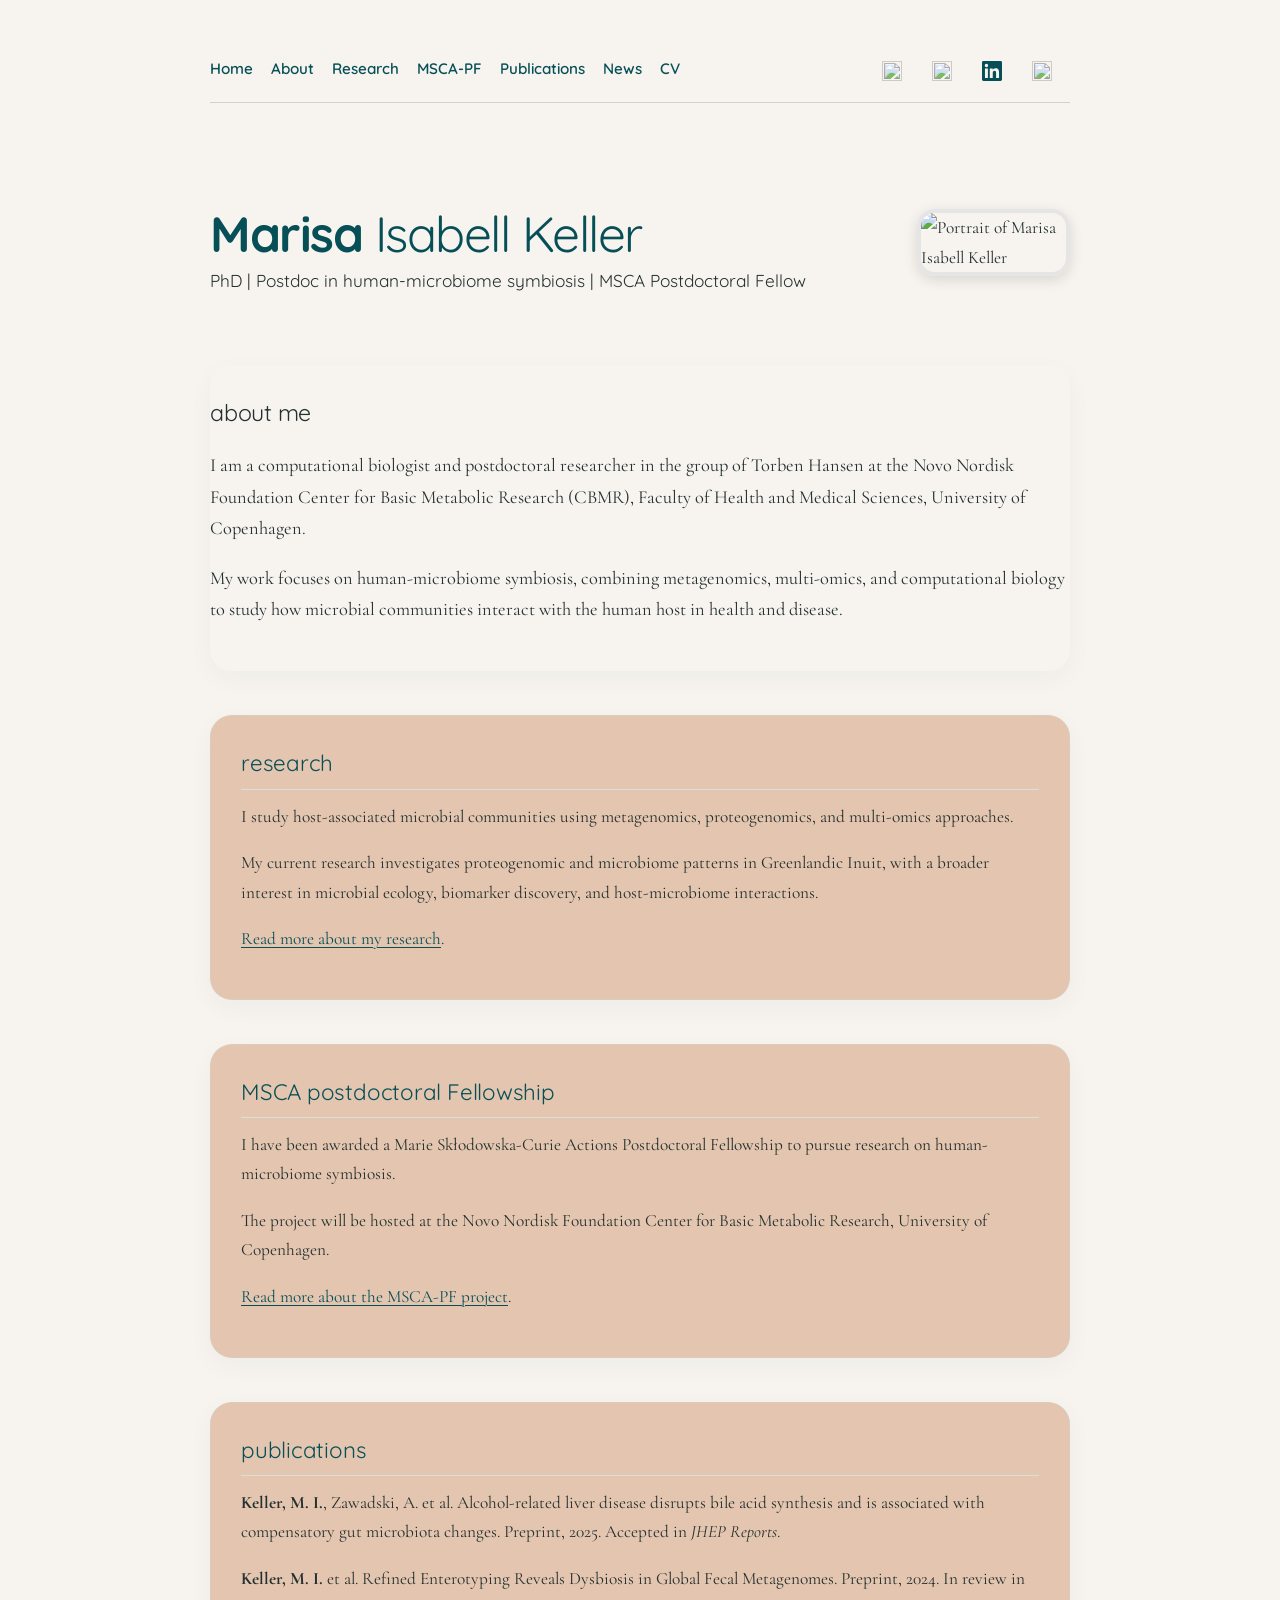
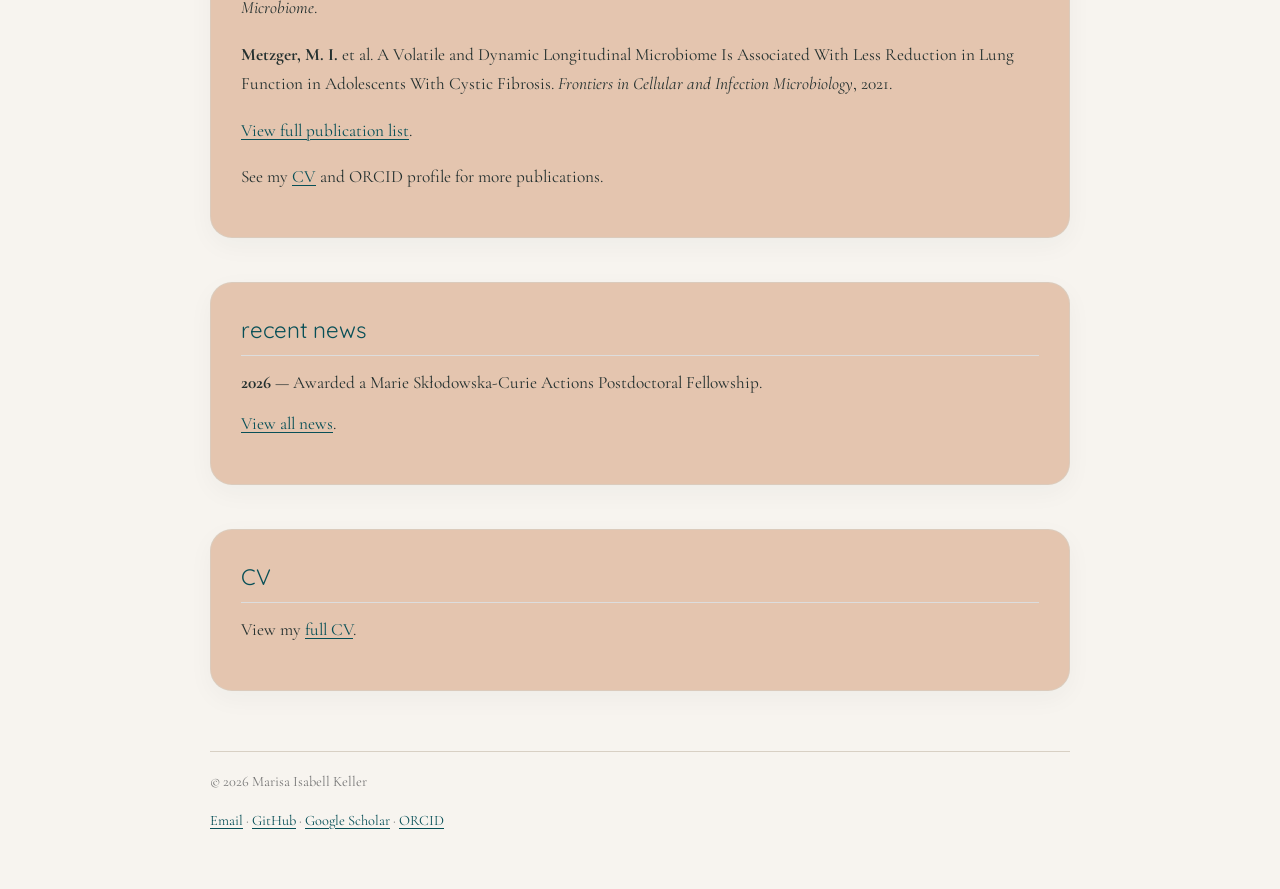
==== index.html @ b28e65d2 "Update section headings to lowercase" ====
<!DOCTYPE html>
<html lang="en">
<head>
  <meta charset="UTF-8" />
  <meta name="viewport" content="width=device-width, initial-scale=1.0" />
  <title>Marisa Isabell Keller</title>
  <link rel="stylesheet" href="style.css" />
</head>

  <nav class="site-nav">
  <div class="nav-links">
    <a href="index.html">Home</a>
    <a href="index.html#about">About</a>
    <a href="research.html">Research</a>
    <a href="msca-pf.html">MSCA-PF</a>
    <a href="publications.html">Publications</a>
    <a href="news.html">News</a>
    <a href="cv.html">CV</a>
  </div>

  <div class="nav-icons">
    <a href="https://orcid.org/0000-0002-1485-415X" target="_blank" rel="noopener noreferrer" aria-label="ORCID">
      <img src="https://cdn.simpleicons.org/orcid/2f5d62" alt="" width="20" height="20" style="width: 20px; height: 20px; max-width: 20px;">
    </a>

    <a href="https://scholar.google.com/citations?hl=en&user=rikPBz0AAAAJ" target="_blank" rel="noopener noreferrer" aria-label="Google Scholar">
      <img src="https://cdn.simpleicons.org/googlescholar/2f5d62" alt="" width="20" height="20" style="width: 20px; height: 20px; max-width: 20px;">
    </a>

    <a href="https://www.linkedin.com/in/marisa-isabell-keller-954705142/" target="_blank" rel="noopener noreferrer" aria-label="LinkedIn">
      <svg width="13" height="13" viewBox="0 0 24 24" aria-hidden="true" style="width: 20px; height: 20px; fill: #074F57;">
  <path d="M20.45 20.45h-3.56v-5.57c0-1.33-.02-3.04-1.85-3.04-1.85 0-2.13 1.45-2.13 2.94v5.67H9.35V9h3.42v1.56h.05c.48-.9 1.64-1.85 3.37-1.85 3.6 0 4.26 2.37 4.26 5.46v6.28zM5.34 7.43a2.06 2.06 0 1 1 0-4.12 2.06 2.06 0 0 1 0 4.12zM7.12 20.45H3.56V9h3.56v11.45zM22.23 0H1.77C.79 0 0 .77 0 1.72v20.56C0 23.23.79 24 1.77 24h20.46c.98 0 1.77-.77 1.77-1.72V1.72C24 .77 23.21 0 22.23 0z"/>
</svg>
    </a>

    <a href="https://bsky.app/profile/maelschermarisa.bsky.social" target="_blank" rel="noopener noreferrer" aria-label="Bluesky">
      <img src="https://cdn.simpleicons.org/bluesky/2f5d62" alt="" width="20" height="20" style="width: 20px; height: 20px; max-width: 20px;">
    </a>
  </div>
</nav>
  
<body>
  <header>
  <div class="hero">
    <div class="hero-text">
      <h1><strong>Marisa</strong> Isabell Keller</h1>
      <p class="subtitle"> PhD | Postdoc in human-microbiome symbiosis | MSCA Postdoctoral Fellow</p>
    </div>
<img
  src="assets/img/DSC00209.jpg"
  alt="Portrait of Marisa Isabell Keller"
  class="profile-photo"
  style="width: 160px; height: auto; max-width: 145px; border-radius: 18px; border: 4px solid #e5e5e5; box-shadow: 0 4px 14px rgba(0, 0, 0, 0.12);"
>
    
  </div>
    
  </header>

  <main>
    <section id="about">
  <h2>about me</h2>
  <p>
    I am a computational biologist and postdoctoral researcher in the group of Torben Hansen at the
    Novo Nordisk Foundation Center for Basic Metabolic Research (CBMR), Faculty of Health and Medical Sciences,
    University of Copenhagen.
  </p>
  <p>
    My work focuses on human-microbiome symbiosis, combining metagenomics,
    multi-omics, and computational biology to study how microbial communities
    interact with the human host in health and disease.
  </p>
</section>

    <section id="research">
  <h2>research</h2>
  <p>
    I study host-associated microbial communities using metagenomics,
    proteogenomics, and multi-omics approaches.
  </p>
  <p>
    My current research investigates proteogenomic and microbiome patterns
    in Greenlandic Inuit, with a broader interest in microbial ecology,
    biomarker discovery, and host-microbiome interactions.
  </p>
      <p>
  <a href="research.html">Read more about my research</a>.
</p>
</section>

    <section id="msca-pf">
  <h2>MSCA postdoctoral Fellowship</h2>
  <p>
    I have been awarded a Marie Skłodowska-Curie Actions Postdoctoral Fellowship
    to pursue research on human-microbiome symbiosis.
  </p>
  <p>
    The project will be hosted at the Novo Nordisk Foundation Center for Basic
    Metabolic Research, University of Copenhagen.
  </p>
  <p>
    <a href="msca-pf.html">Read more about the MSCA-PF project</a>.
  </p>
</section>
    
  <section id="publications">
  <h2>publications</h2>

  <p>
    <strong>Keller, M. I.</strong>, Zawadski, A. et al.
    Alcohol-related liver disease disrupts bile acid synthesis and is associated
    with compensatory gut microbiota changes. Preprint, 2025.
    Accepted in <em>JHEP Reports</em>.
  </p>

  <p>
    <strong>Keller, M. I.</strong> et al.
    Refined Enterotyping Reveals Dysbiosis in Global Fecal Metagenomes.
    Preprint, 2024. In review in <em>Microbiome</em>.
  </p>

  <p>
    <strong>Metzger, M. I.</strong> et al.
    A Volatile and Dynamic Longitudinal Microbiome Is Associated With Less
    Reduction in Lung Function in Adolescents With Cystic Fibrosis.
    <em>Frontiers in Cellular and Infection Microbiology</em>, 2021.
  </p>
<p>
  <a href="publications.html">View full publication list</a>.
</p>
  <p>
    See my <a href="cv.html">CV</a> and ORCID profile for more publications.
  </p>
</section>

    <section id="news">
      <h2>recent news</h2>
      <p class="news-item">
        <strong>2026</strong> — Awarded a Marie Skłodowska-Curie Actions Postdoctoral Fellowship.
      </p>
      <p>
  <a href="news.html">View all news</a>.
</p>
    </section>

   <section id="cv">
  <h2>CV</h2>
  <p>
    View my <a href="cv.html">full CV</a>.
  </p>
</section>
  </main>

    <footer>
  <p>© 2026 Marisa Isabell Keller</p>
  <p>
    <a href="mailto:marisa.keller@sund.ku.dk">Email</a> ·
    <a href="https://github.com/MarisaIsabell">GitHub</a> ·
    <a href="https://scholar.google.com/citations?hl=en&user=rikPBz0AAAAJ">Google Scholar</a> ·
    <a href="https://orcid.org/0000-0002-1485-415X">ORCID</a>
  </p>
  </footer>
</body>
</html>
---- style.css ----
@import url('https://fonts.googleapis.com/css2?family=Cormorant+Garamond:wght@400;500&family=Quicksand:wght@300;400;500;600&display=swap');
:root {
  --background: #f7f4ef;
  --text: #24302f;
  --muted: #077187;
  --accent: #077187;
  --accent-dark: #074F57;
  --soft-block: #E4C5AF;
  --border: #d8d0c4;
  --white-soft: #fffdf9;
}

body {
  font-family: "Cormorant Garamond", Garamond, Georgia, serif;
  max-width: 860px;
  margin: 56px auto;
  padding: 0 28px;
  line-height: 1.7;
  color: var(--text);
  background: var(--background);
  font-size: 1.08rem;
}

header {
  margin-bottom: 52px;
}

h1,
h2,
h3,
.subtitle {
  font-family: "Quicksand", "Helvetica Neue", Arial, sans-serif;
  font-weight: 400;
}

nav {
  font-family: "Quicksand", "Helvetica Neue", Arial, sans-serif;
  font-weight: 500;
}

h1 {
  font-size: 2.7rem;
  line-height: 1.1;
  margin-bottom: 0.35rem;
  letter-spacing: -0.03em;
  color: var(--accent-dark);
}

subtitle {
  font-size: 1rem;
  color: var(--muted);
  margin-top: 0;
}

nav {
  border-top: none !important;
  border-bottom: 1px solid var(--border) !important;
  padding-top: 0 !important;
  padding-bottom: 16px !important;
}

nav a {
  margin-right: 18px;
  color: var(--accent-dark);
  text-decoration: none;
  font-weight: 600;
  font-size: 0.95rem;
}

nav a:hover {
  color: var(--accent);
  text-decoration: underline;
}

section {
  margin-bottom: 38px;
  padding: 28px 30px;
  background: #E4C5AF;
  border: 1px solid rgba(216, 208, 196, 0.65);
  border-radius: 22px;
  box-shadow: 0 8px 26px rgba(36, 48, 47, 0.04);
}

h2 {
  font-size: 1.25rem;
  margin-top: 0;
  margin-bottom: 12px;
  padding-bottom: 8px;
  border-bottom: 1px solid var(--border);
  color: var(--accent-dark);
  letter-spacing: -0.01em;
}

p {
  margin-top: 0;
}

a {
  color: var(--accent-dark);
  text-decoration-thickness: 1px;
  text-underline-offset: 3px;
}

a:hover {
  color: var(--accent);
}

.news-item {
  margin-bottom: 12px;
}

footer {
  margin-top: 60px;
  padding-top: 18px;
  border-top: 1px solid var(--border);
  font-size: 0.92rem;
  color: var(--muted);
}

.hero {
  display: flex;
  align-items: center;
  justify-content: space-between;
  gap: 34px;
}

.hero-text {
  flex: 1;
}

.profile-photo {
  width: 145px;
  height: auto;
  max-width: 145px;
  border-radius: 18px;
  border: 4px solid var(--white-soft);
  box-shadow: 0 6px 20px rgba(36, 48, 47, 0.16);
}

@media (max-width: 650px) {
  body {
    margin: 32px auto;
    padding: 0 18px;
  }

  .hero {
    flex-direction: column-reverse;
    align-items: flex-start;
  }

  h1 {
    font-size: 2.2rem;
  }

  nav a {
    display: inline-block;
    margin-bottom: 8px;
  }

  section {
    padding: 20px;
  }

  .profile-photo {
    width: 130px;
    max-width: 130px;
  }
}nav a:hover {
  text-decoration: underline;
}

section {
  margin-bottom: 44px;
}

h2 {
  border-bottom: 1px solid #ddd;
  padding-bottom: 6px;
  font-size: 1.4rem;
}

.news-item {
  margin-bottom: 12px;
}

footer {
  margin-top: 60px;
  font-size: 0.9rem;
  color: #777;
}


.hero {
  display: flex;
  align-items: center;
  justify-content: space-between;
  gap: 32px;
}

.hero-text {
  flex: 1;
}

main section:first-child {
  background: transparent;
  border: none;
  padding-left: 0;
  padding-right: 0;
}

main section:first-child h2 {
  border-bottom: none;
  color: var(--text);
  font-size: 1.45rem;
}

main section:first-child p {
  font-size: 1.15rem;
}

main section:first-child {
  background: transparent;
  border: none;
  padding-left: 0;
  padding-right: 0;
}

main section:first-child h2 {
  border-bottom: none;
  color: var(--text);
  font-size: 1.45rem;
}

main section:first-child p {
  font-size: 1.15rem;
}
nav {
  margin-bottom: 70px !important;
}

.hero {
  margin-top: 0;
}

nav a {
  transition: color 0.2s ease, border-color 0.2s ease;
  padding-bottom: 3px;
  border-bottom: 1px solid transparent;
}

nav a:hover {
  color: var(--accent);
  text-decoration: none;
  border-bottom: 1px solid var(--accent);
}

.hero {
  margin-bottom: 34px;
}

.hero-text h1 {
  font-size: 3.1rem;
}

.profile-photo {
  width: 165px;
  max-width: 165px;
}

@media (max-width: 650px) {
  .hero-text h1 {
    font-size: 2.35rem;
  }

  .profile-photo {
    width: 135px;
    max-width: 135px;
  }
}

.site-nav {
  display: flex;
  align-items: center;
  justify-content: space-between;
  gap: 24px;
}

.nav-links {
  display: flex;
  flex-wrap: wrap;
  gap: 18px;
}

.nav-links a {
  margin-right: 0;
}

.nav-icons {
  display: flex;
  align-items: center;
  gap: 12px;
  flex-shrink: 0;
}

.nav-icons a {
  display: inline-flex;
  align-items: center;
  justify-content: center;
  padding-bottom: 0;
  border-bottom: none;
}

.nav-icons img {
  width: 19px;
  height: 19px;
  display: block;
  opacity: 0.78;
  transition: opacity 0.2s ease, transform 0.2s ease;
}

.nav-icons a:hover {
  border-bottom: none;
}

.nav-icons a:hover img {
  opacity: 1;
  transform: translateY(-1px);
}

@media (max-width: 720px) {
  .site-nav {
    flex-direction: column;
    align-items: flex-start;
  }

  .nav-icons {
    margin-top: 4px;
  }
}

#publication-list {
  margin-top: 28px;
}

#publication-list h3 {
  font-family: "Quicksand", "Helvetica Neue", Arial, sans-serif;
  font-size: 1.6rem;
  font-weight: 600;
  color: var(--accent-dark);
  margin-top: 42px;
  margin-bottom: 18px;
  border-bottom: 1px solid var(--border);
  padding-bottom: 8px;
}

.publication-item {
  margin-bottom: 26px;
  font-size: 1.08rem;
  line-height: 1.65;
}

.publication-item strong {
  font-weight: 500;
  color: var(--text);
}

.publication-item em {
  color: var(--muted);
}

.publication-item a {
  font-family: "Quicksand", "Helvetica Neue", Arial, sans-serif;
  font-size: 0.9rem;
  font-weight: 500;
}

.pub-status {
  display: inline-block;
  font-family: "Quicksand", "Helvetica Neue", Arial, sans-serif;
  font-size: 0.68rem;
  text-transform: uppercase;
  letter-spacing: 0.08em;
  color: var(--accent-dark);
  border: 1px solid var(--border);
  border-radius: 999px;
  padding: 2px 8px;
  margin-right: 8px;
  vertical-align: middle;
}
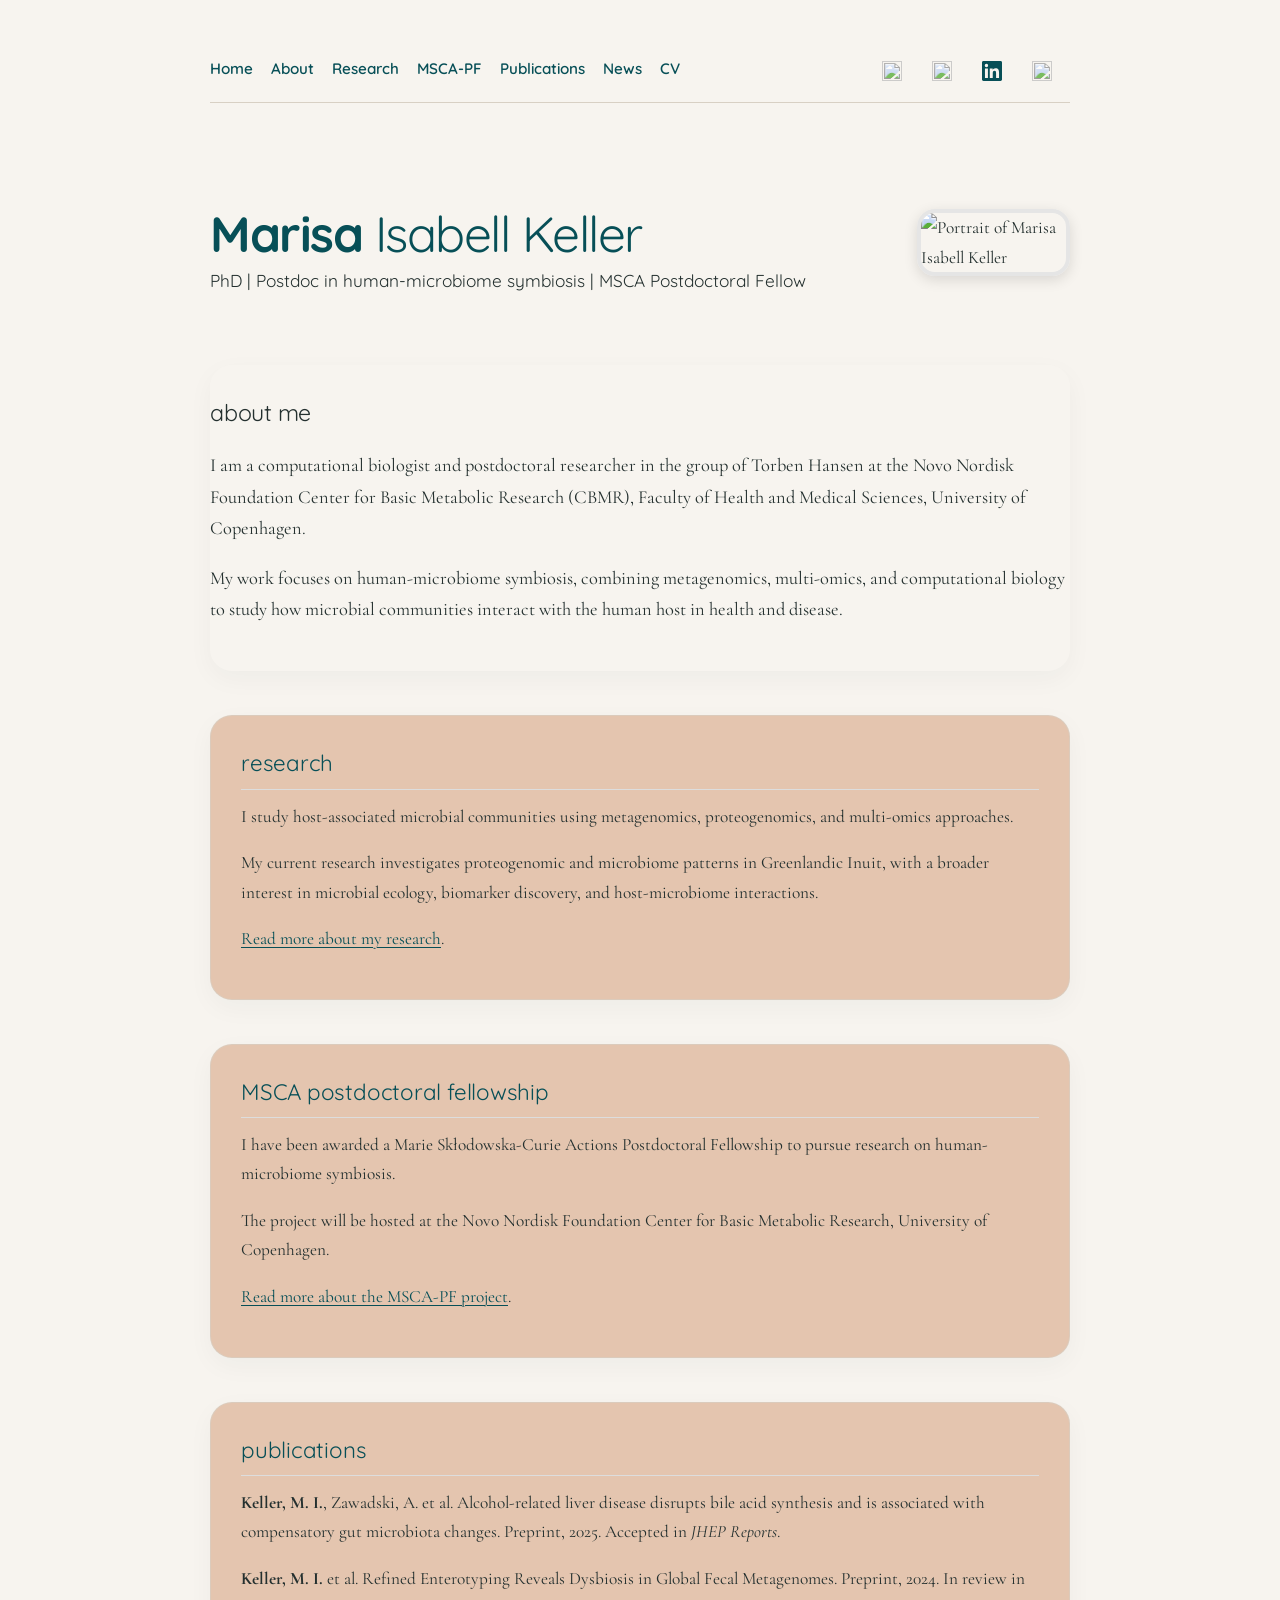
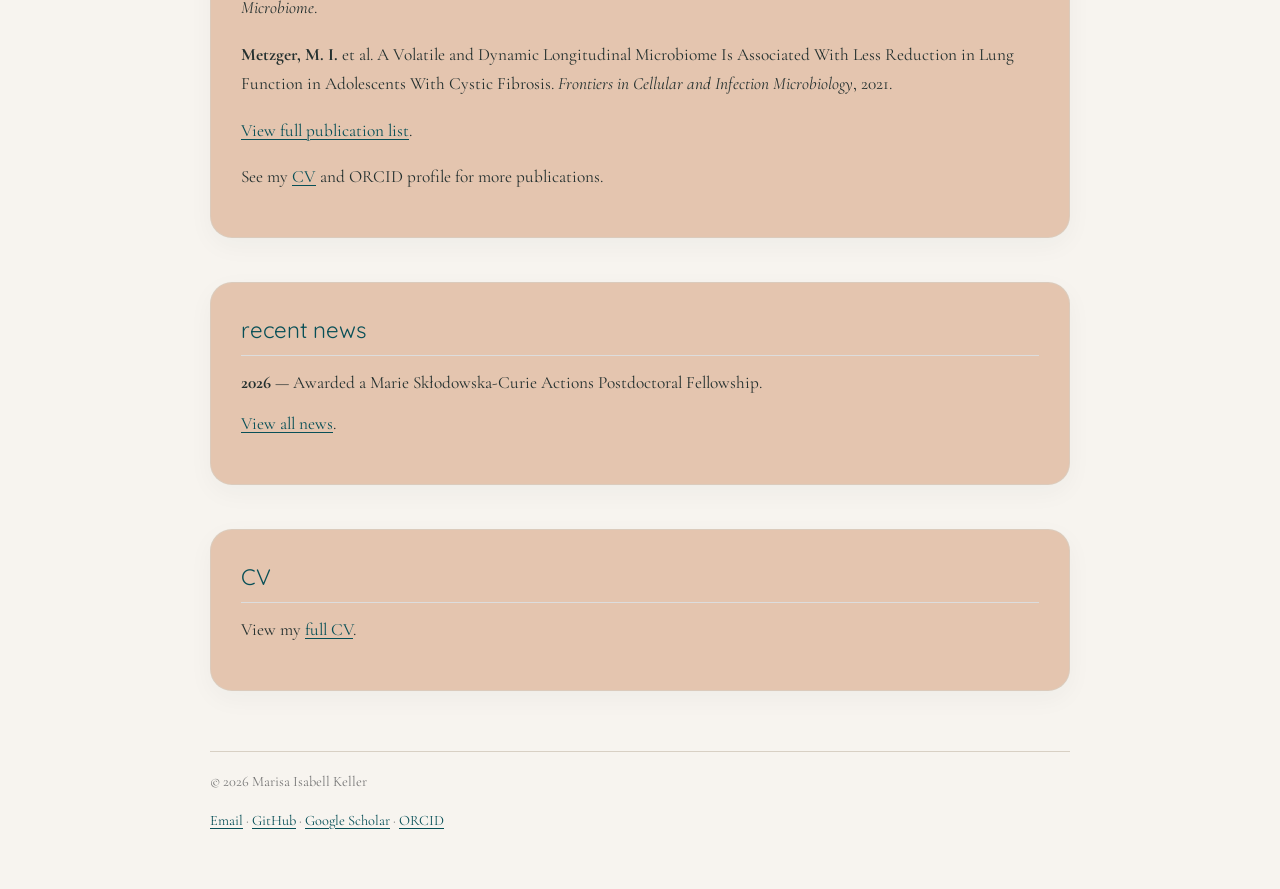
==== commit ed512d4b: "Update profile photo width in index.html" ====
--- a/index.html
+++ b/index.html
@@ -50,7 +50,7 @@
   src="assets/img/DSC00209.jpg"
   alt="Portrait of Marisa Isabell Keller"
   class="profile-photo"
-  style="width: 160px; height: auto; max-width: 145px; border-radius: 18px; border: 4px solid #e5e5e5; box-shadow: 0 4px 14px rgba(0, 0, 0, 0.12);"
+  style="width: 250px; height: auto; max-width: 145px; border-radius: 18px; border: 4px solid #e5e5e5; box-shadow: 0 4px 14px rgba(0, 0, 0, 0.12);"
 >
     
   </div>
@@ -89,7 +89,7 @@
 </section>
 
     <section id="msca-pf">
-  <h2>MSCA postdoctoral Fellowship</h2>
+  <h2>MSCA postdoctoral fellowship</h2>
   <p>
     I have been awarded a Marie Skłodowska-Curie Actions Postdoctoral Fellowship
     to pursue research on human-microbiome symbiosis.
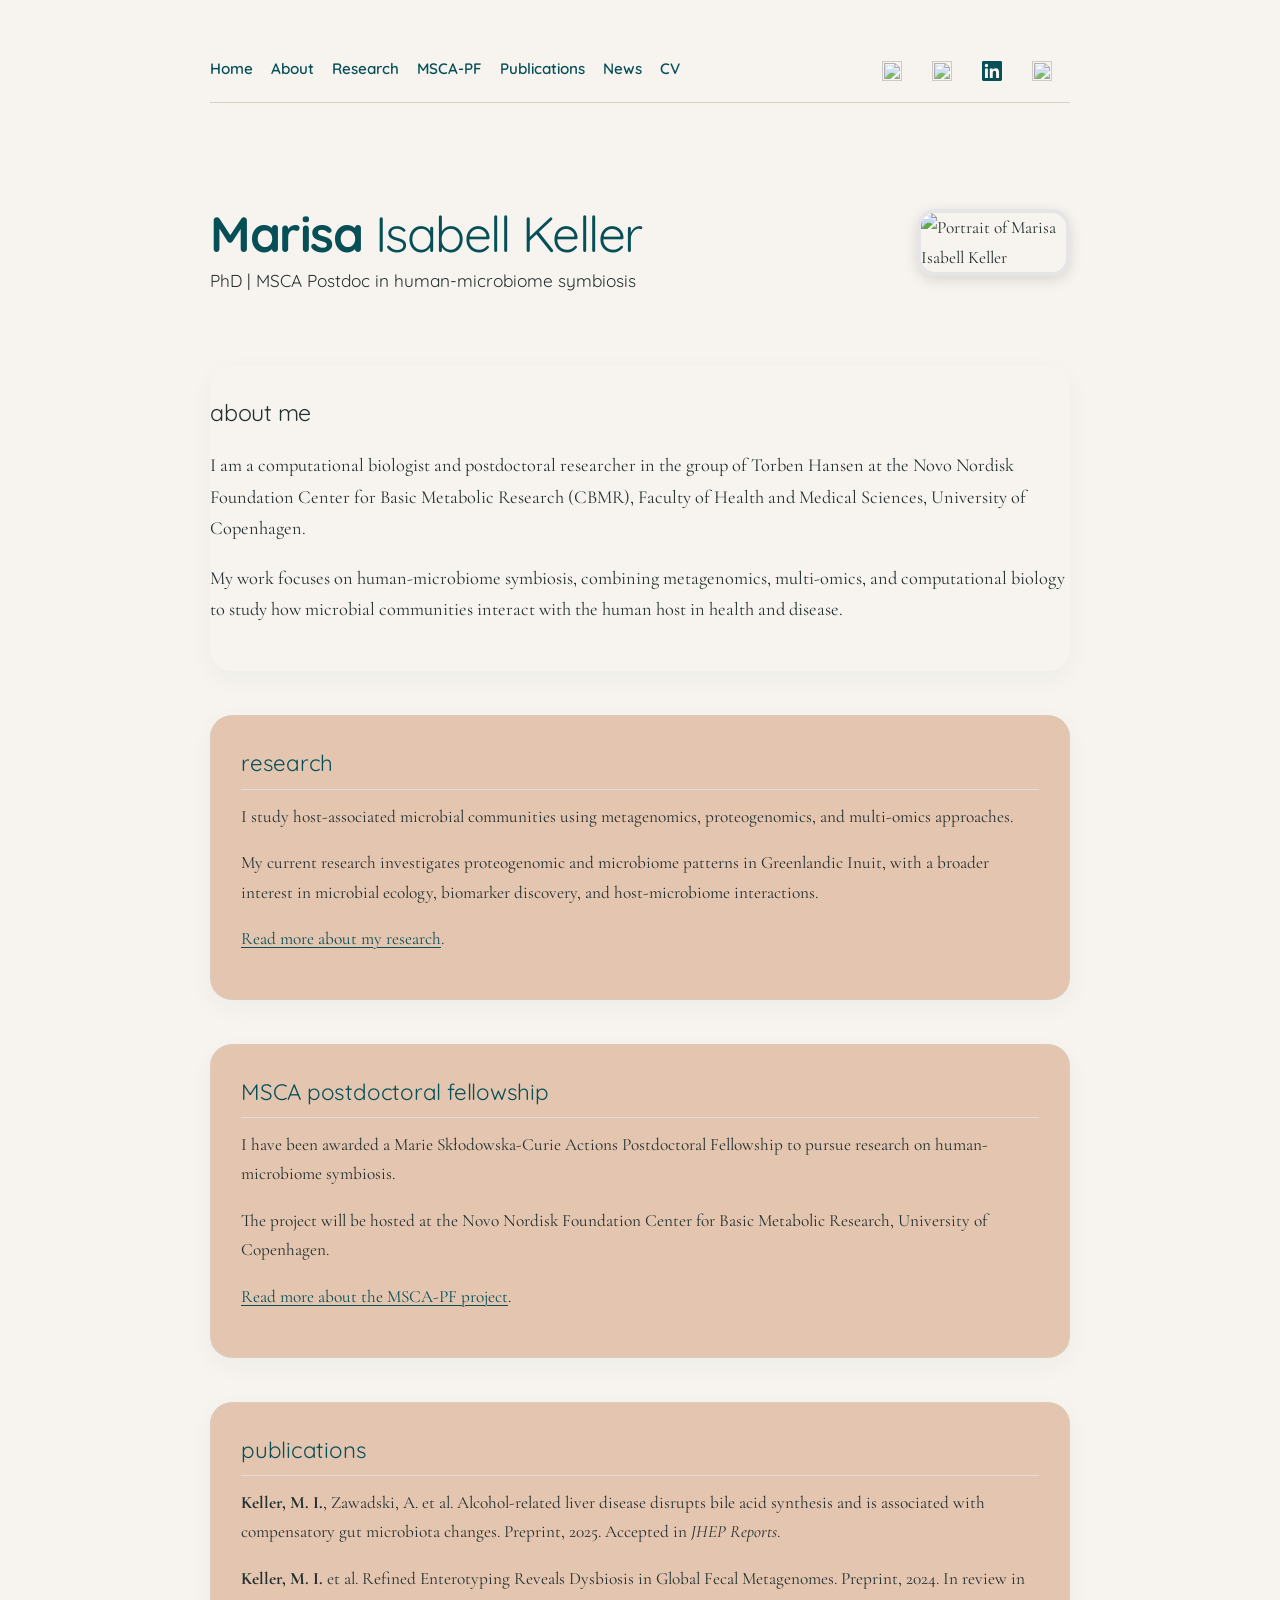
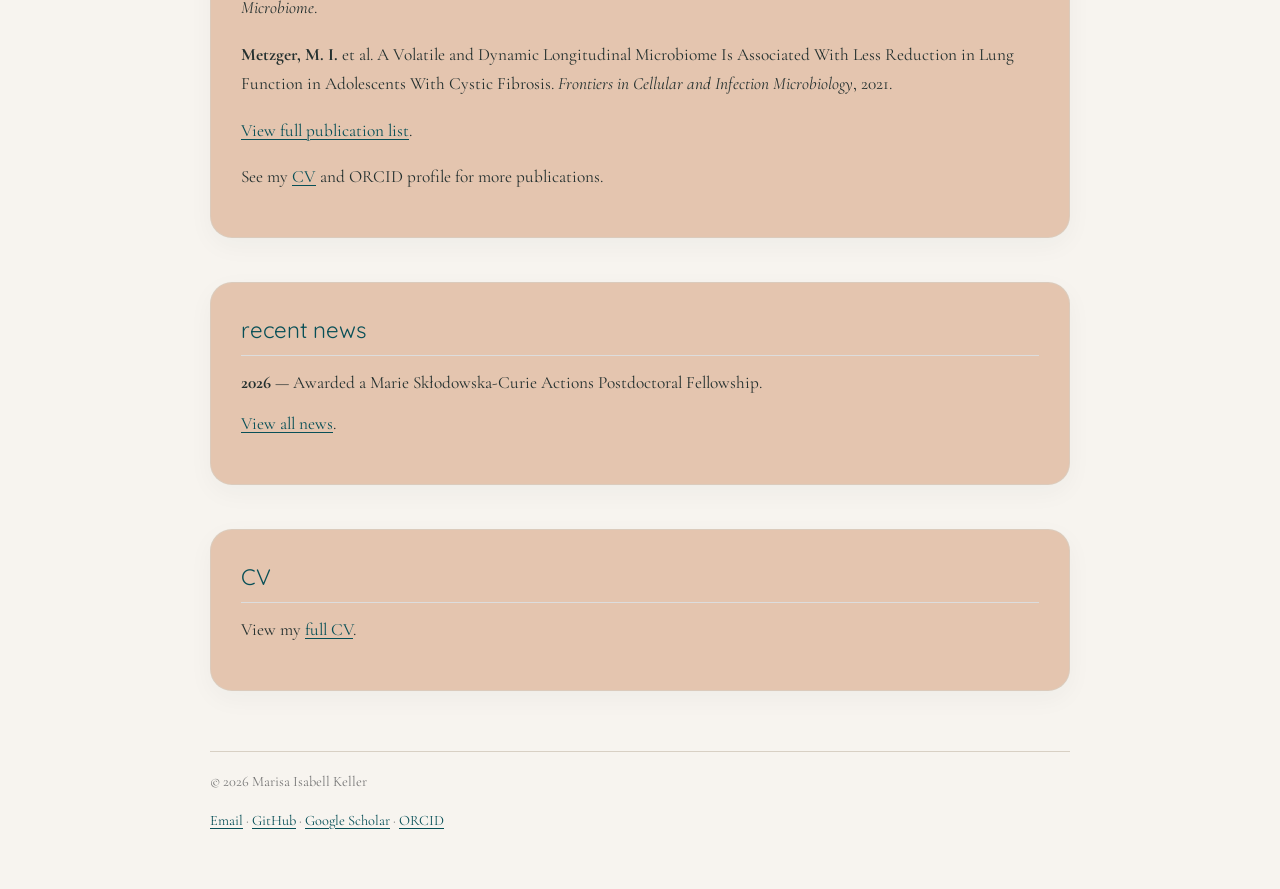
==== commit 8a9bfb8b: "Update index.html" ====
--- a/index.html
+++ b/index.html
@@ -44,7 +44,7 @@
   <div class="hero">
     <div class="hero-text">
       <h1><strong>Marisa</strong> Isabell Keller</h1>
-      <p class="subtitle"> PhD | Postdoc in human-microbiome symbiosis | MSCA Postdoctoral Fellow</p>
+      <p class="subtitle"> PhD | MSCA Postdoc in human-microbiome symbiosis</p>
     </div>
 <img
   src="assets/img/DSC00209.jpg"
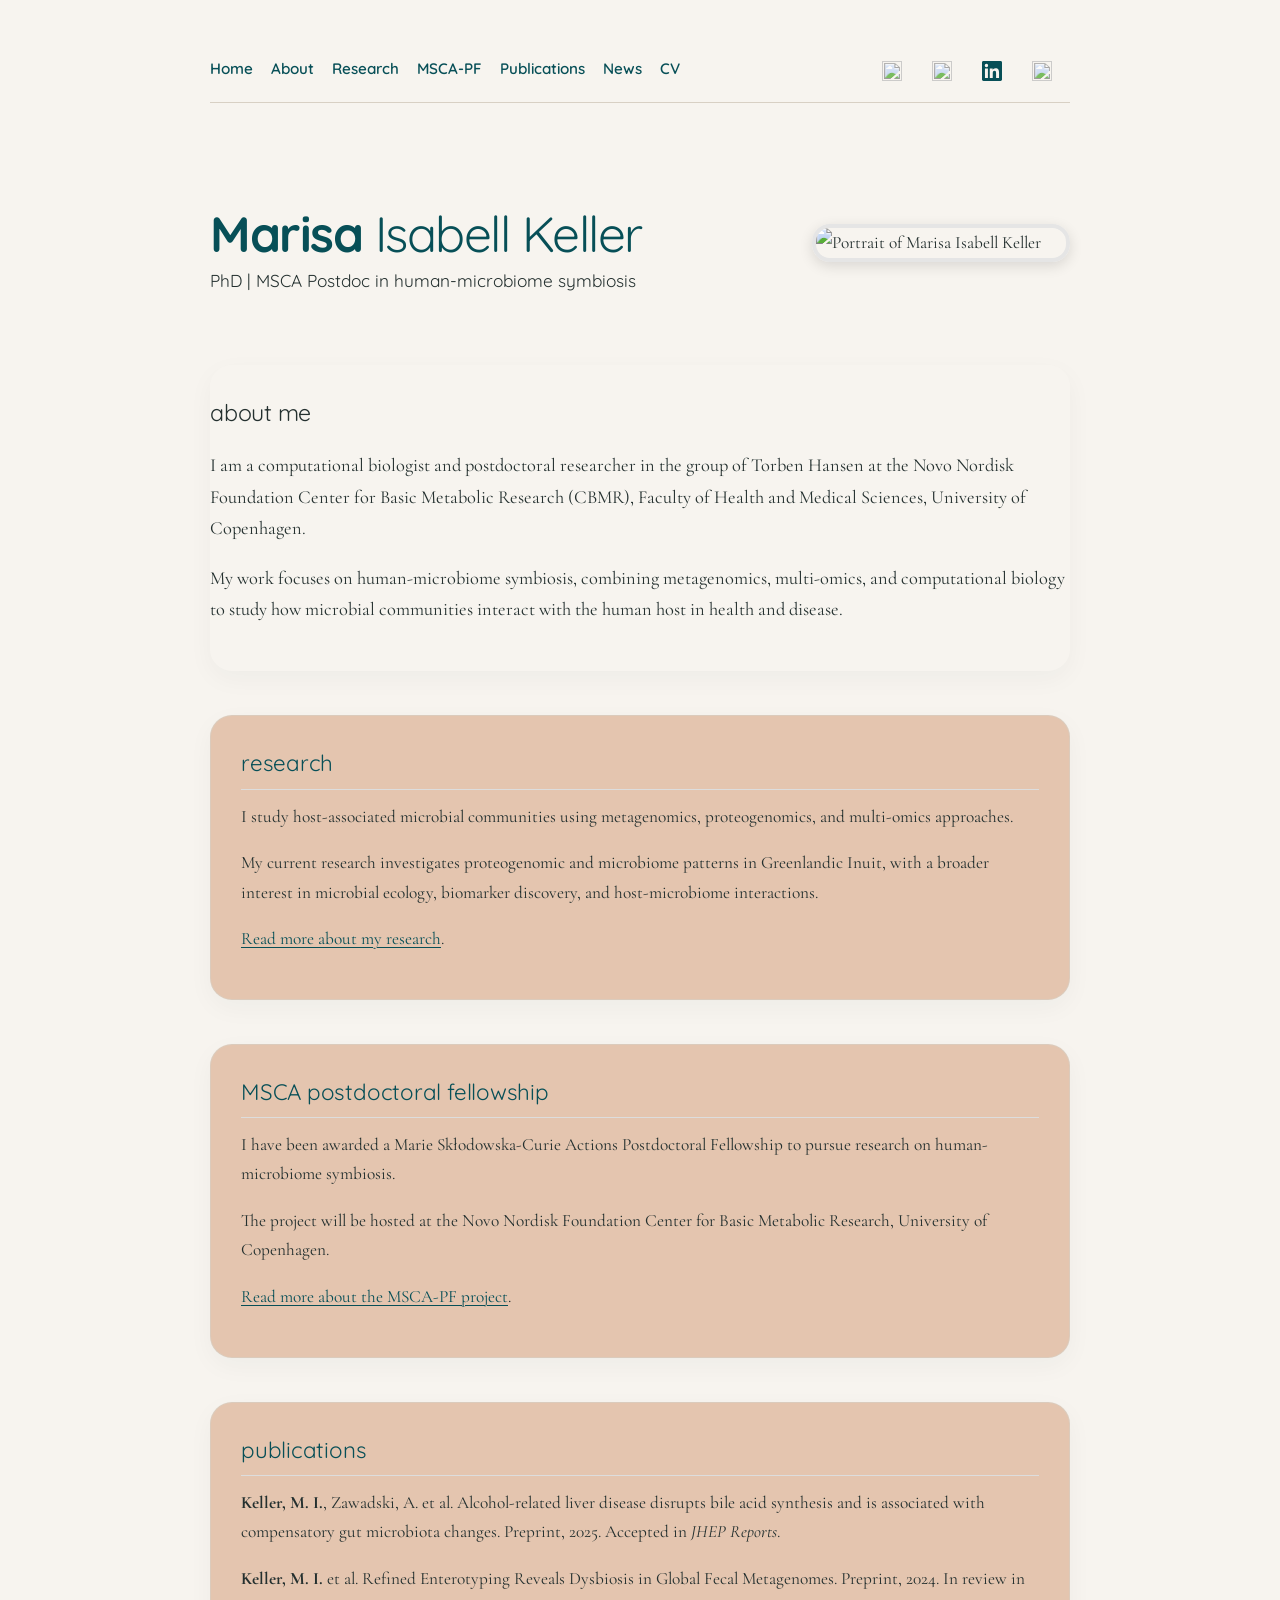
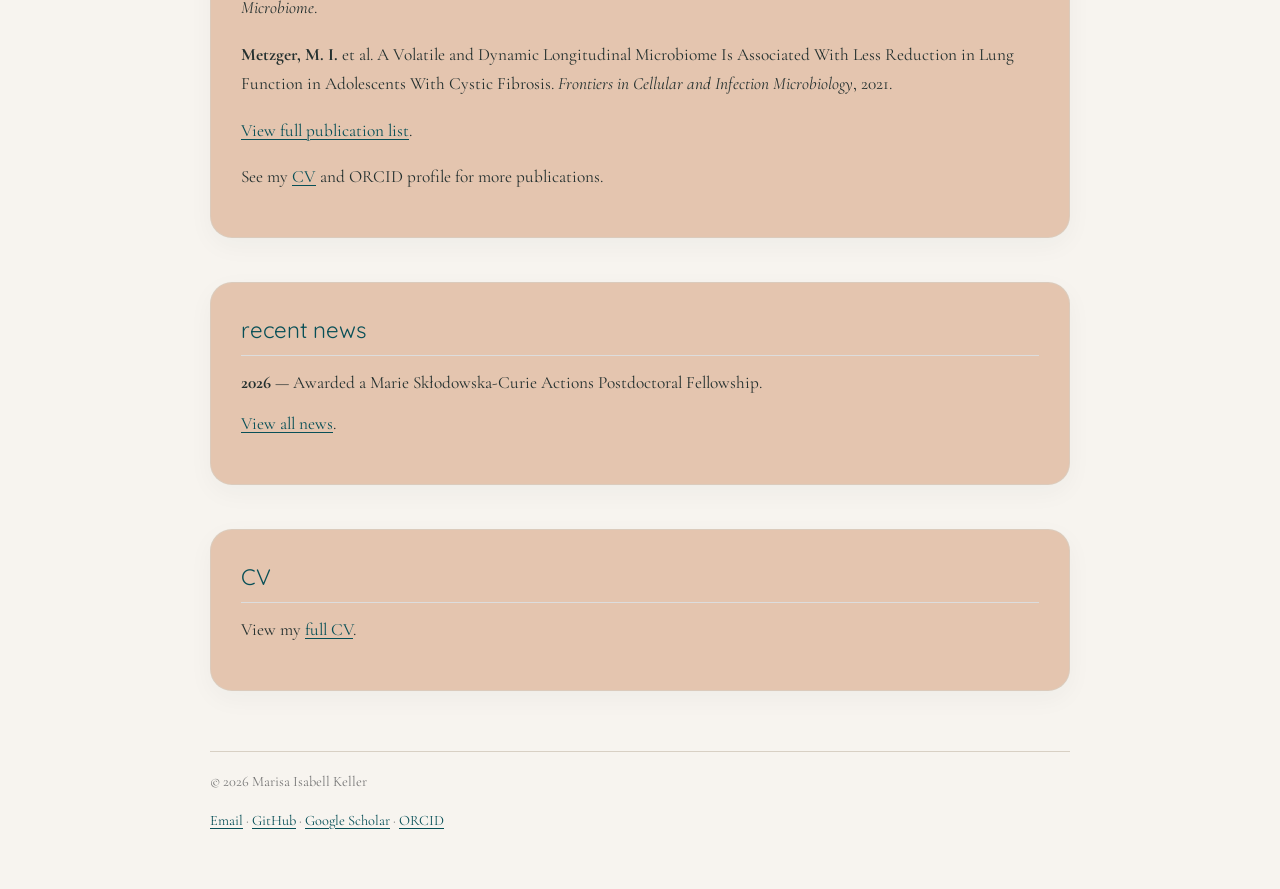
==== commit f16137f9: "Update index.html" ====
--- a/index.html
+++ b/index.html
@@ -50,7 +50,7 @@
   src="assets/img/DSC00209.jpg"
   alt="Portrait of Marisa Isabell Keller"
   class="profile-photo"
-  style="width: 250px; height: auto; max-width: 145px; border-radius: 18px; border: 4px solid #e5e5e5; box-shadow: 0 4px 14px rgba(0, 0, 0, 0.12);"
+  style="width: 250px; height: auto; max-width: 300px; border-radius: 18px; border: 4px solid #e5e5e5; box-shadow: 0 4px 14px rgba(0, 0, 0, 0.12);"
 >
     
   </div>
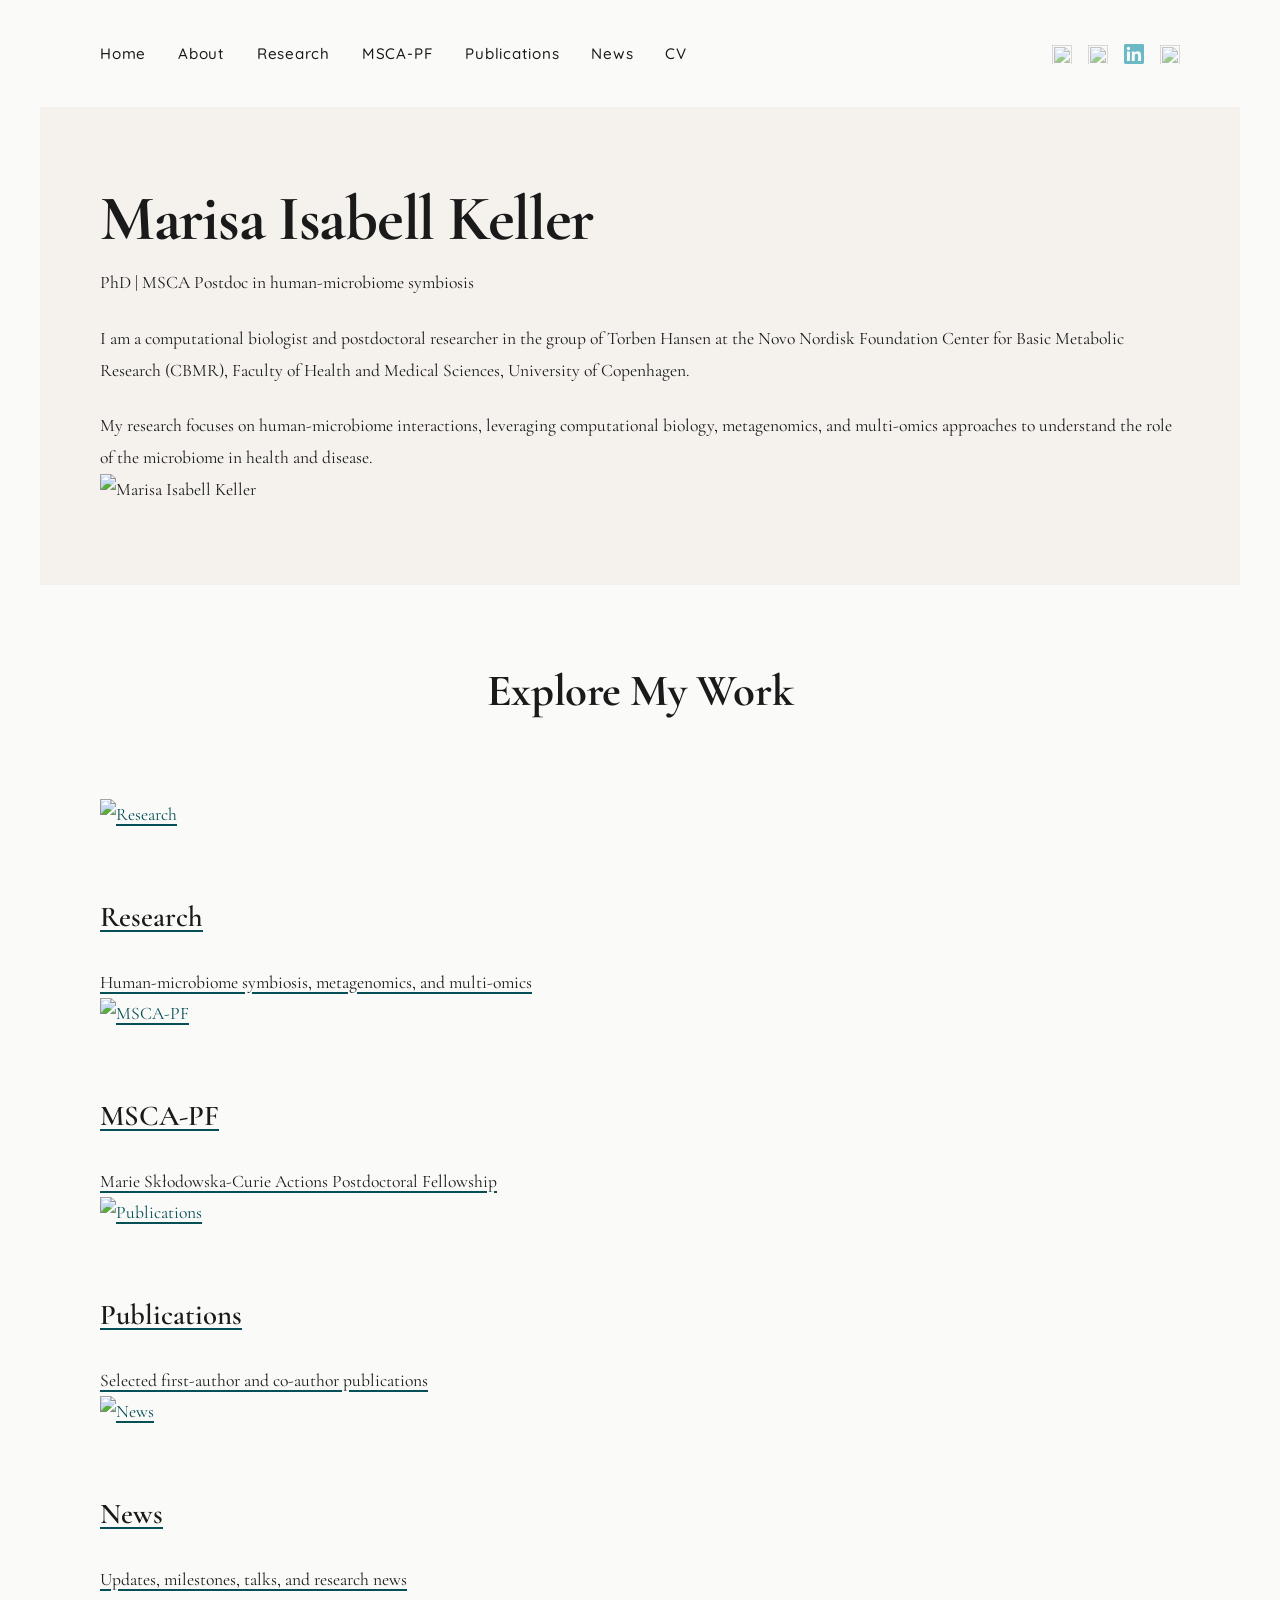
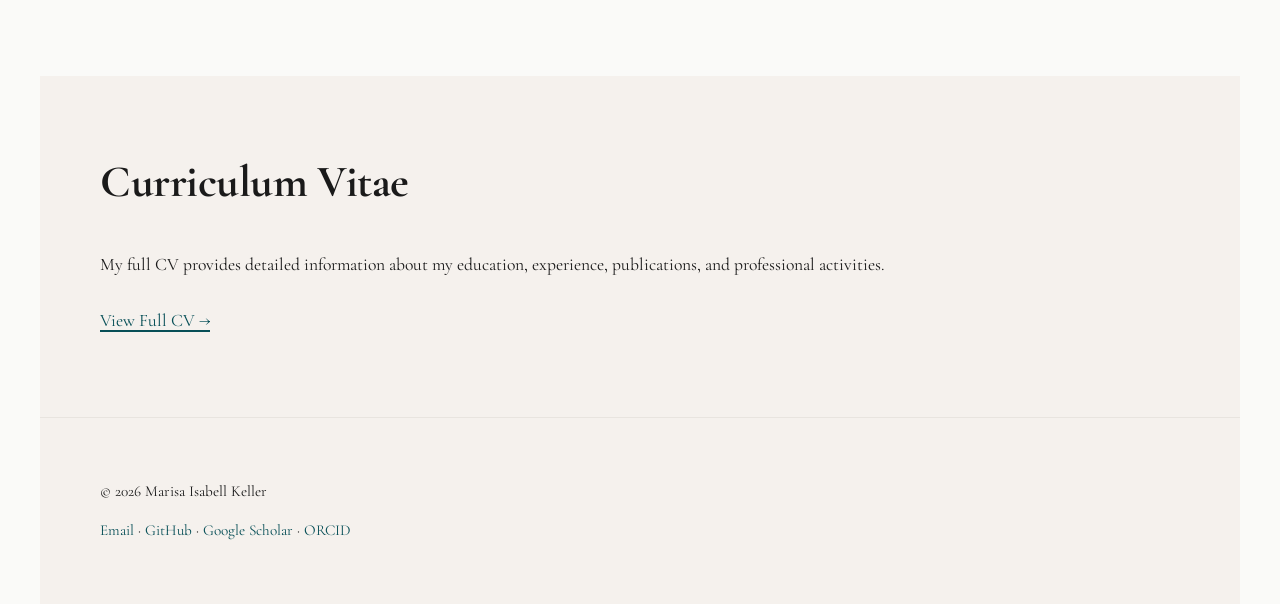
==== commit 96332fc2: "Refactor navigation and hero section in index.html" ====
--- a/index.html
+++ b/index.html
@@ -7,158 +7,136 @@
   <link rel="stylesheet" href="style.css" />
 </head>
 
+<body>
+  <!-- Navigation -->
   <nav class="site-nav">
-  <div class="nav-links">
-    <a href="index.html">Home</a>
-    <a href="index.html#about">About</a>
-    <a href="research.html">Research</a>
-    <a href="msca-pf.html">MSCA-PF</a>
-    <a href="publications.html">Publications</a>
-    <a href="news.html">News</a>
-    <a href="cv.html">CV</a>
-  </div>
+    <div class="nav-links">
+      <a href="index.html" class="nav-active">Home</a>
+      <a href="index.html#about">About</a>
+      <a href="research.html">Research</a>
+      <a href="msca-pf.html">MSCA-PF</a>
+      <a href="publications.html">Publications</a>
+      <a href="news.html">News</a>
+      <a href="cv.html">CV</a>
+    </div>
 
-  <div class="nav-icons">
-    <a href="https://orcid.org/0000-0002-1485-415X" target="_blank" rel="noopener noreferrer" aria-label="ORCID">
-      <img src="https://cdn.simpleicons.org/orcid/2f5d62" alt="" width="20" height="20" style="width: 20px; height: 20px; max-width: 20px;">
-    </a>
-
-    <a href="https://scholar.google.com/citations?hl=en&user=rikPBz0AAAAJ" target="_blank" rel="noopener noreferrer" aria-label="Google Scholar">
-      <img src="https://cdn.simpleicons.org/googlescholar/2f5d62" alt="" width="20" height="20" style="width: 20px; height: 20px; max-width: 20px;">
-    </a>
-
-    <a href="https://www.linkedin.com/in/marisa-isabell-keller-954705142/" target="_blank" rel="noopener noreferrer" aria-label="LinkedIn">
-      <svg width="13" height="13" viewBox="0 0 24 24" aria-hidden="true" style="width: 20px; height: 20px; fill: #074F57;">
-  <path d="M20.45 20.45h-3.56v-5.57c0-1.33-.02-3.04-1.85-3.04-1.85 0-2.13 1.45-2.13 2.94v5.67H9.35V9h3.42v1.56h.05c.48-.9 1.64-1.85 3.37-1.85 3.6 0 4.26 2.37 4.26 5.46v6.28zM5.34 7.43a2.06 2.06 0 1 1 0-4.12 2.06 2.06 0 0 1 0 4.12zM7.12 20.45H3.56V9h3.56v11.45zM22.23 0H1.77C.79 0 0 .77 0 1.72v20.56C0 23.23.79 24 1.77 24h20.46c.98 0 1.77-.77 1.77-1.72V1.72C24 .77 23.21 0 22.23 0z"/>
-</svg>
-    </a>
-
-    <a href="https://bsky.app/profile/maelschermarisa.bsky.social" target="_blank" rel="noopener noreferrer" aria-label="Bluesky">
-      <img src="https://cdn.simpleicons.org/bluesky/2f5d62" alt="" width="20" height="20" style="width: 20px; height: 20px; max-width: 20px;">
-    </a>
-  </div>
-</nav>
-  
-<body>
-  <header>
-  <div class="hero">
-    <div class="hero-text">
-      <h1><strong>Marisa</strong> Isabell Keller</h1>
-      <p class="subtitle"> PhD | MSCA Postdoc in human-microbiome symbiosis</p>
+    <div class="nav-icons">
+      <a href="https://orcid.org/0000-0002-1485-415X" target="_blank" rel="noopener noreferrer" aria-label="ORCID">
+        <img src="https://cdn.simpleicons.org/orcid/0B8FA3" alt="" width="20" height="20">
+      </a>
+      <a href="https://scholar.google.com/citations?hl=en&user=rikPBz0AAAAJ" target="_blank" rel="noopener noreferrer" aria-label="Google Scholar">
+        <img src="https://cdn.simpleicons.org/googlescholar/0B8FA3" alt="" width="20" height="20">
+      </a>
+      <a href="https://www.linkedin.com/in/marisa-isabell-keller-954705142/" target="_blank" rel="noopener noreferrer" aria-label="LinkedIn">
+        <svg width="20" height="20" viewBox="0 0 24 24" aria-hidden="true" style="fill: #0B8FA3;">
+          <path d="M20.45 20.45h-3.56v-5.57c0-1.33-.02-3.04-1.85-3.04-1.85 0-2.13 1.45-2.13 2.94v5.67H9.35V9h3.42v1.56h.05c.48-.9 1.64-1.85 3.37-1.85 3.6 0 4.26 2.37 4.26 5.46v6.28zM5.34 7.43a2.06 2.06 0 1 1 0-4.12 2.06 2.06 0 0 1 0 4.12zM7.12 20.45H3.56V9h3.56v11.45zM22.23 0H1.77C.79 0 0 .77 0 1.72v20.56C0 23.23.79 24 1.77 24h20.46c.98 0 1.77-.77 1.77-1.72V1.72C24 .77 23.21 0 22.23 0z"/>
+        </svg>
+      </a>
+      <a href="https://bsky.app/profile/maelschermarisa.bsky.social" target="_blank" rel="noopener noreferrer" aria-label="Bluesky">
+        <img src="https://cdn.simpleicons.org/bluesky/0B8FA3" alt="" width="20" height="20">
+      </a>
     </div>
-<img
-  src="assets/img/DSC00209.jpg"
-  alt="Portrait of Marisa Isabell Keller"
-  class="profile-photo"
-  style="width: 250px; height: auto; max-width: 300px; border-radius: 18px; border: 4px solid #e5e5e5; box-shadow: 0 4px 14px rgba(0, 0, 0, 0.12);"
->
-    
-  </div>
-    
-  </header>
+  </nav>
 
   <main>
-    <section id="about">
-  <h2>about me</h2>
-  <p>
-    I am a computational biologist and postdoctoral researcher in the group of Torben Hansen at the
-    Novo Nordisk Foundation Center for Basic Metabolic Research (CBMR), Faculty of Health and Medical Sciences,
-    University of Copenhagen.
-  </p>
-  <p>
-    My work focuses on human-microbiome symbiosis, combining metagenomics,
-    multi-omics, and computational biology to study how microbial communities
-    interact with the human host in health and disease.
-  </p>
-</section>
+    <!-- Hero Section -->
+    <section class="hero-section">
+      <div class="hero-text">
+        <h1>Marisa Isabell Keller</h1>
+        <p class="hero-subtitle">PhD | MSCA Postdoc in human-microbiome symbiosis</p>
+        
+        <div class="about-intro">
+          <p>
+            I am a computational biologist and postdoctoral researcher in the group of
+            Torben Hansen at the Novo Nordisk Foundation Center for Basic Metabolic
+            Research (CBMR), Faculty of Health and Medical Sciences, University of Copenhagen.
+          </p>
+          <p>
+            My research focuses on human-microbiome interactions, leveraging computational biology,
+            metagenomics, and multi-omics approaches to understand the role of the microbiome in health and disease.
+          </p>
+        </div>
+      </div>
 
-    <section id="research">
-  <h2>research</h2>
-  <p>
-    I study host-associated microbial communities using metagenomics,
-    proteogenomics, and multi-omics approaches.
-  </p>
-  <p>
-    My current research investigates proteogenomic and microbiome patterns
-    in Greenlandic Inuit, with a broader interest in microbial ecology,
-    biomarker discovery, and host-microbiome interactions.
-  </p>
+      <div class="hero-image">
+        <div class="image-placeholder">
+          <img src="https://images.unsplash.com/photo-1494790108377-be9c29b29330?w=500&h=600&fit=crop" alt="Marisa Isabell Keller" class="profile-photo">
+        </div>
+      </div>
+    </section>
+
+    <!-- Section Cards Grid (2x2) -->
+    <section class="card-grid-section">
+      <h2 style="text-align: center; margin-bottom: 80px;">Explore My Work</h2>
+      
+      <div class="card-grid">
+        <!-- Research Card -->
+        <a href="research.html" class="section-card">
+          <div class="card-image">
+            <img src="https://images.unsplash.com/photo-1576091160399-112ba8d25d1d?w=500&h=400&fit=crop" alt="Research">
+          </div>
+          <div class="card-content">
+            <h3>Research</h3>
+            <p>Human-microbiome symbiosis, metagenomics, and multi-omics</p>
+          </div>
+        </a>
+
+        <!-- MSCA-PF Card -->
+        <a href="msca-pf.html" class="section-card">
+          <div class="card-image">
+            <img src="https://images.unsplash.com/photo-1552664730-d307ca884978?w=500&h=400&fit=crop" alt="MSCA-PF">
+          </div>
+          <div class="card-content">
+            <h3>MSCA-PF</h3>
+            <p>Marie Skłodowska-Curie Actions Postdoctoral Fellowship</p>
+          </div>
+        </a>
+
+        <!-- Publications Card -->
+        <a href="publications.html" class="section-card">
+          <div class="card-image">
+            <img src="https://images.unsplash.com/photo-1507842072343-583f20270319?w=500&h=400&fit=crop" alt="Publications">
+          </div>
+          <div class="card-content">
+            <h3>Publications</h3>
+            <p>Selected first-author and co-author publications</p>
+          </div>
+        </a>
+
+        <!-- News Card -->
+        <a href="news.html" class="section-card">
+          <div class="card-image">
+            <img src="https://images.unsplash.com/photo-1557804506-669714d2e9d8?w=500&h=400&fit=crop" alt="News">
+          </div>
+          <div class="card-content">
+            <h3>News</h3>
+            <p>Updates, milestones, talks, and research news</p>
+          </div>
+        </a>
+      </div>
+    </section>
+
+    <!-- CV Section -->
+    <section class="cv-section">
+      <h2>Curriculum Vitae</h2>
       <p>
-  <a href="research.html">Read more about my research</a>.
-</p>
-</section>
-
-    <section id="msca-pf">
-  <h2>MSCA postdoctoral fellowship</h2>
-  <p>
-    I have been awarded a Marie Skłodowska-Curie Actions Postdoctoral Fellowship
-    to pursue research on human-microbiome symbiosis.
-  </p>
-  <p>
-    The project will be hosted at the Novo Nordisk Foundation Center for Basic
-    Metabolic Research, University of Copenhagen.
-  </p>
-  <p>
-    <a href="msca-pf.html">Read more about the MSCA-PF project</a>.
-  </p>
-</section>
-    
-  <section id="publications">
-  <h2>publications</h2>
-
-  <p>
-    <strong>Keller, M. I.</strong>, Zawadski, A. et al.
-    Alcohol-related liver disease disrupts bile acid synthesis and is associated
-    with compensatory gut microbiota changes. Preprint, 2025.
-    Accepted in <em>JHEP Reports</em>.
-  </p>
-
-  <p>
-    <strong>Keller, M. I.</strong> et al.
-    Refined Enterotyping Reveals Dysbiosis in Global Fecal Metagenomes.
-    Preprint, 2024. In review in <em>Microbiome</em>.
-  </p>
-
-  <p>
-    <strong>Metzger, M. I.</strong> et al.
-    A Volatile and Dynamic Longitudinal Microbiome Is Associated With Less
-    Reduction in Lung Function in Adolescents With Cystic Fibrosis.
-    <em>Frontiers in Cellular and Infection Microbiology</em>, 2021.
-  </p>
-<p>
-  <a href="publications.html">View full publication list</a>.
-</p>
-  <p>
-    See my <a href="cv.html">CV</a> and ORCID profile for more publications.
-  </p>
-</section>
-
-    <section id="news">
-      <h2>recent news</h2>
-      <p class="news-item">
-        <strong>2026</strong> — Awarded a Marie Skłodowska-Curie Actions Postdoctoral Fellowship.
+        My full CV provides detailed information about my education, experience, publications, and professional activities.
       </p>
       <p>
-  <a href="news.html">View all news</a>.
-</p>
+        <a href="cv.html" class="cta-link">View Full CV →</a>
+      </p>
     </section>
-
-   <section id="cv">
-  <h2>CV</h2>
-  <p>
-    View my <a href="cv.html">full CV</a>.
-  </p>
-</section>
   </main>
 
-    <footer>
-  <p>© 2026 Marisa Isabell Keller</p>
-  <p>
-    <a href="mailto:marisa.keller@sund.ku.dk">Email</a> ·
-    <a href="https://github.com/MarisaIsabell">GitHub</a> ·
-    <a href="https://scholar.google.com/citations?hl=en&user=rikPBz0AAAAJ">Google Scholar</a> ·
-    <a href="https://orcid.org/0000-0002-1485-415X">ORCID</a>
-  </p>
+  <!-- Footer -->
+  <footer>
+    <p>© 2026 Marisa Isabell Keller</p>
+    <p>
+      <a href="mailto:marisa.keller@sund.ku.dk">Email</a> ·
+      <a href="https://github.com/MarisaIsabell">GitHub</a> ·
+      <a href="https://scholar.google.com/citations?hl=en&user=rikPBz0AAAAJ">Google Scholar</a> ·
+      <a href="https://orcid.org/0000-0002-1485-415X">ORCID</a>
+    </p>
   </footer>
 </body>
 </html>
--- a/style.css
+++ b/style.css
@@ -1,391 +1,424 @@
-@import url('https://fonts.googleapis.com/css2?family=Cormorant+Garamond:wght@400;500&family=Quicksand:wght@300;400;500;600&display=swap');
+@import url('https://fonts.googleapis.com/css2?family=Cormorant+Garamond:wght@400;500;600;700&family=Quicksand:wght@300;400;500;600;700&display=swap');
+
 :root {
-  --background: #f7f4ef;
-  --text: #24302f;
-  --muted: #077187;
+  --background: #fafaf8;
+  --text: #1a1a1a;
+  --muted: #666666;
   --accent: #077187;
   --accent-dark: #074F57;
-  --soft-block: #E4C5AF;
-  --border: #d8d0c4;
+  --soft-block: #f5f1ed;
+  --border: #e8e4df;
   --white-soft: #fffdf9;
+}
+
+* {
+  box-sizing: border-box;
 }
 
 body {
   font-family: "Cormorant Garamond", Garamond, Georgia, serif;
-  max-width: 860px;
-  margin: 56px auto;
-  padding: 0 28px;
-  line-height: 1.7;
+  max-width: 1200px;
+  margin: 0 auto;
+  padding: 0;
+  line-height: 1.8;
   color: var(--text);
   background: var(--background);
-  font-size: 1.08rem;
-}
-
-header {
-  margin-bottom: 52px;
-}
-
-h1,
-h2,
-h3,
-.subtitle {
-  font-family: "Quicksand", "Helvetica Neue", Arial, sans-serif;
-  font-weight: 400;
-}
-
-nav {
-  font-family: "Quicksand", "Helvetica Neue", Arial, sans-serif;
-  font-weight: 500;
-}
-
-h1 {
-  font-size: 2.7rem;
-  line-height: 1.1;
-  margin-bottom: 0.35rem;
-  letter-spacing: -0.03em;
-  color: var(--accent-dark);
-}
-
-subtitle {
-  font-size: 1rem;
-  color: var(--muted);
-  margin-top: 0;
-}
-
-nav {
-  border-top: none !important;
-  border-bottom: 1px solid var(--border) !important;
-  padding-top: 0 !important;
-  padding-bottom: 16px !important;
-}
-
-nav a {
-  margin-right: 18px;
-  color: var(--accent-dark);
-  text-decoration: none;
-  font-weight: 600;
-  font-size: 0.95rem;
-}
-
-nav a:hover {
-  color: var(--accent);
-  text-decoration: underline;
-}
-
-section {
-  margin-bottom: 38px;
-  padding: 28px 30px;
-  background: #E4C5AF;
-  border: 1px solid rgba(216, 208, 196, 0.65);
-  border-radius: 22px;
-  box-shadow: 0 8px 26px rgba(36, 48, 47, 0.04);
-}
-
-h2 {
-  font-size: 1.25rem;
-  margin-top: 0;
-  margin-bottom: 12px;
-  padding-bottom: 8px;
-  border-bottom: 1px solid var(--border);
-  color: var(--accent-dark);
-  letter-spacing: -0.01em;
-}
-
-p {
-  margin-top: 0;
-}
-
-a {
-  color: var(--accent-dark);
-  text-decoration-thickness: 1px;
-  text-underline-offset: 3px;
-}
-
-a:hover {
-  color: var(--accent);
-}
-
-.news-item {
-  margin-bottom: 12px;
-}
-
-footer {
-  margin-top: 60px;
-  padding-top: 18px;
-  border-top: 1px solid var(--border);
-  font-size: 0.92rem;
-  color: var(--muted);
-}
-
-.hero {
-  display: flex;
-  align-items: center;
-  justify-content: space-between;
-  gap: 34px;
-}
-
-.hero-text {
-  flex: 1;
-}
-
-.profile-photo {
-  width: 145px;
-  height: auto;
-  max-width: 145px;
-  border-radius: 18px;
-  border: 4px solid var(--white-soft);
-  box-shadow: 0 6px 20px rgba(36, 48, 47, 0.16);
-}
-
-@media (max-width: 650px) {
-  body {
-    margin: 32px auto;
-    padding: 0 18px;
-  }
-
-  .hero {
-    flex-direction: column-reverse;
-    align-items: flex-start;
-  }
-
-  h1 {
-    font-size: 2.2rem;
-  }
-
-  nav a {
-    display: inline-block;
-    margin-bottom: 8px;
-  }
-
-  section {
-    padding: 20px;
-  }
-
-  .profile-photo {
-    width: 130px;
-    max-width: 130px;
-  }
-}nav a:hover {
-  text-decoration: underline;
-}
-
-section {
-  margin-bottom: 44px;
-}
-
-h2 {
-  border-bottom: 1px solid #ddd;
-  padding-bottom: 6px;
-  font-size: 1.4rem;
-}
-
-.news-item {
-  margin-bottom: 12px;
-}
-
-footer {
-  margin-top: 60px;
-  font-size: 0.9rem;
-  color: #777;
-}
-
-
-.hero {
-  display: flex;
-  align-items: center;
-  justify-content: space-between;
-  gap: 32px;
-}
-
-.hero-text {
-  flex: 1;
-}
-
-main section:first-child {
-  background: transparent;
-  border: none;
-  padding-left: 0;
-  padding-right: 0;
-}
-
-main section:first-child h2 {
-  border-bottom: none;
-  color: var(--text);
-  font-size: 1.45rem;
-}
-
-main section:first-child p {
-  font-size: 1.15rem;
-}
-
-main section:first-child {
-  background: transparent;
-  border: none;
-  padding-left: 0;
-  padding-right: 0;
-}
-
-main section:first-child h2 {
-  border-bottom: none;
-  color: var(--text);
-  font-size: 1.45rem;
-}
-
-main section:first-child p {
-  font-size: 1.15rem;
-}
-nav {
-  margin-bottom: 70px !important;
-}
-
-.hero {
-  margin-top: 0;
-}
-
-nav a {
-  transition: color 0.2s ease, border-color 0.2s ease;
-  padding-bottom: 3px;
-  border-bottom: 1px solid transparent;
-}
-
-nav a:hover {
-  color: var(--accent);
-  text-decoration: none;
-  border-bottom: 1px solid var(--accent);
-}
-
-.hero {
-  margin-bottom: 34px;
-}
-
-.hero-text h1 {
-  font-size: 3.1rem;
-}
-
-.profile-photo {
-  width: 165px;
-  max-width: 165px;
-}
-
-@media (max-width: 650px) {
-  .hero-text h1 {
-    font-size: 2.35rem;
-  }
-
-  .profile-photo {
-    width: 135px;
-    max-width: 135px;
-  }
-}
-
+  font-size: 1.1rem;
+}
+
+/* Navigation */
 .site-nav {
   display: flex;
   align-items: center;
   justify-content: space-between;
+  padding: 40px 60px;
   gap: 24px;
+  border-bottom: none;
+  background: var(--background);
+  position: sticky;
+  top: 0;
+  z-index: 1000;
 }
 
 .nav-links {
   display: flex;
   flex-wrap: wrap;
-  gap: 18px;
+  gap: 32px;
 }
 
 .nav-links a {
+  color: var(--text);
+  text-decoration: none;
+  font-family: "Quicksand", sans-serif;
+  font-weight: 500;
+  font-size: 0.95rem;
+  letter-spacing: 0.05em;
+  transition: color 0.3s ease;
   margin-right: 0;
+  padding-bottom: 0;
+  border-bottom: none;
+}
+
+.nav-links a:hover {
+  color: var(--accent);
+  text-decoration: none;
 }
 
 .nav-icons {
   display: flex;
   align-items: center;
-  gap: 12px;
-  flex-shrink: 0;
+  gap: 16px;
 }
 
 .nav-icons a {
   display: inline-flex;
   align-items: center;
   justify-content: center;
+  transition: opacity 0.3s ease;
+}
+
+.nav-icons img,
+.nav-icons svg {
+  width: 20px;
+  height: 20px;
+  opacity: 0.6;
+  transition: opacity 0.3s ease;
+}
+
+.nav-icons a:hover img,
+.nav-icons a:hover svg {
+  opacity: 1;
+}
+
+/* Header */
+header {
+  padding: 80px 60px 0;
+  margin-bottom: 0;
+}
+
+h1 {
+  font-family: "Cormorant Garamond", Garamond, Georgia, serif;
+  font-size: 4.2rem;
+  font-weight: 700;
+  line-height: 1;
+  margin: 0 0 16px 0;
+  letter-spacing: -0.02em;
+  color: var(--text);
+}
+
+.subtitle {
+  font-family: "Quicksand", sans-serif;
+  font-size: 1.15rem;
+  font-weight: 400;
+  color: var(--muted);
+  margin: 0 0 60px 0;
+  letter-spacing: 0.03em;
+}
+
+/* Main content */
+main {
+  padding: 0;
+}
+
+section {
+  padding: 80px 60px;
+  margin-bottom: 0;
+  background: transparent;
+  border: none;
+  box-shadow: none;
+  border-radius: 0;
+}
+
+section:nth-child(odd) {
+  background: var(--soft-block);
+}
+
+h2 {
+  font-family: "Cormorant Garamond", Garamond, Georgia, serif;
+  font-size: 2.8rem;
+  font-weight: 700;
+  margin: 0 0 40px 0;
   padding-bottom: 0;
   border-bottom: none;
-}
-
-.nav-icons img {
-  width: 19px;
-  height: 19px;
-  display: block;
-  opacity: 0.78;
-  transition: opacity 0.2s ease, transform 0.2s ease;
-}
-
-.nav-icons a:hover {
+  color: var(--text);
+  letter-spacing: -0.01em;
+  line-height: 1.2;
+}
+
+h3 {
+  font-family: "Cormorant Garamond", Garamond, Georgia, serif;
+  font-size: 1.8rem;
+  font-weight: 600;
+  margin: 60px 0 24px 0;
+  color: var(--text);
+}
+
+p {
+  margin: 0 0 24px 0;
+  font-size: 1.1rem;
+  line-height: 1.8;
+  color: var(--text);
+}
+
+p:last-child {
+  margin-bottom: 0;
+}
+
+a {
+  color: var(--accent-dark);
+  text-decoration: underline;
+  text-decoration-thickness: 1.5px;
+  text-underline-offset: 4px;
+  transition: color 0.3s ease;
+}
+
+a:hover {
+  color: var(--accent);
+}
+
+/* Intro Section */
+section.intro-section {
+  display: grid;
+  grid-template-columns: 1fr 1fr;
+  align-items: center;
+  gap: 80px;
+  padding: 120px 60px !important;
+  background: transparent !important;
+  border: none !important;
+}
+
+.intro-text {
+  grid-column: 1;
+}
+
+.intro-photo-wrap {
+  grid-column: 2;
+  grid-row: 1;
+}
+
+.profile-photo {
+  width: 100%;
+  max-width: 380px;
+  height: auto;
+  border-radius: 0;
+  border: none;
+  box-shadow: none;
+}
+
+section.intro-section .about-intro {
+  background: transparent;
+  border: none;
+  box-shadow: none;
+  padding: 0;
+  margin-top: 40px;
+}
+
+section.intro-section .about-intro h2 {
+  font-size: 1.8rem;
+  color: var(--text);
   border-bottom: none;
-}
-
-.nav-icons a:hover img {
-  opacity: 1;
-  transform: translateY(-1px);
-}
-
-@media (max-width: 720px) {
+  margin-bottom: 24px;
+}
+
+/* Hero text styling */
+.hero-text h1 {
+  font-size: 4rem;
+}
+
+/* News items */
+.news-item {
+  margin-bottom: 28px;
+  padding-bottom: 24px;
+  border-bottom: 1px solid var(--border);
+}
+
+.news-item:last-child {
+  border-bottom: none;
+}
+
+.news-item strong {
+  font-weight: 600;
+  color: var(--text);
+}
+
+/* Publications */
+#publication-list {
+  margin-top: 40px;
+}
+
+#publication-list h3 {
+  font-size: 1.6rem;
+  font-weight: 600;
+  color: var(--text);
+  margin-top: 56px;
+  margin-bottom: 28px;
+  border-bottom: 2px solid var(--accent-dark);
+  padding-bottom: 12px;
+}
+
+#publication-list h3:first-child {
+  margin-top: 0;
+}
+
+.publication-item {
+  margin-bottom: 32px;
+  font-size: 1.05rem;
+  line-height: 1.8;
+  color: var(--text);
+}
+
+.publication-item strong {
+  font-weight: 600;
+}
+
+.publication-item em {
+  color: var(--muted);
+  font-style: italic;
+}
+
+.publication-item a {
+  font-family: "Quicksand", sans-serif;
+  font-size: 0.95rem;
+  font-weight: 500;
+  text-decoration: none;
+  color: var(--accent-dark);
+  border-bottom: 1px solid var(--accent-dark);
+  transition: all 0.3s ease;
+}
+
+.publication-item a:hover {
+  color: var(--accent);
+  border-color: var(--accent);
+}
+
+.pub-status {
+  display: inline-block;
+  font-family: "Quicksand", sans-serif;
+  font-size: 0.75rem;
+  text-transform: uppercase;
+  letter-spacing: 0.1em;
+  color: var(--accent-dark);
+  border: 1px solid var(--border);
+  border-radius: 4px;
+  padding: 4px 10px;
+  margin-right: 8px;
+  vertical-align: middle;
+  font-weight: 600;
+}
+
+/* Footer */
+footer {
+  padding: 60px;
+  margin-top: 0;
+  border-top: 1px solid var(--border);
+  font-size: 0.95rem;
+  color: var(--muted);
+  background: var(--soft-block);
+}
+
+footer p {
+  margin-bottom: 12px;
+  font-size: 0.95rem;
+}
+
+footer p:last-child {
+  margin-bottom: 0;
+}
+
+footer a {
+  text-decoration: none;
+  border-bottom: 1px solid transparent;
+  transition: all 0.3s ease;
+}
+
+footer a:hover {
+  border-bottom-color: var(--accent-dark);
+}
+
+/* Responsive Design */
+@media (max-width: 920px) {
   .site-nav {
     flex-direction: column;
     align-items: flex-start;
+    padding: 30px 40px;
+    gap: 20px;
+  }
+
+  .nav-links {
+    gap: 20px;
+  }
+
+  header,
+  section {
+    padding: 60px 40px;
+  }
+
+  h1 {
+    font-size: 3.2rem;
+  }
+
+  h2 {
+    font-size: 2.2rem;
+  }
+
+  section.intro-section {
+    grid-template-columns: 1fr;
+    gap: 40px;
+    padding: 80px 40px !important;
+  }
+
+  .intro-photo-wrap {
+    grid-column: 1;
+    grid-row: 2;
+  }
+
+  .profile-photo {
+    max-width: 300px;
+  }
+}
+
+@media (max-width: 620px) {
+  .site-nav {
+    padding: 20px 24px;
+  }
+
+  .nav-links {
+    gap: 16px;
+    font-size: 0.9rem;
   }
 
   .nav-icons {
-    margin-top: 4px;
-  }
-}
-
-#publication-list {
-  margin-top: 28px;
-}
-
-#publication-list h3 {
-  font-family: "Quicksand", "Helvetica Neue", Arial, sans-serif;
-  font-size: 1.6rem;
-  font-weight: 600;
-  color: var(--accent-dark);
-  margin-top: 42px;
-  margin-bottom: 18px;
-  border-bottom: 1px solid var(--border);
-  padding-bottom: 8px;
-}
-
-.publication-item {
-  margin-bottom: 26px;
-  font-size: 1.08rem;
-  line-height: 1.65;
-}
-
-.publication-item strong {
-  font-weight: 500;
-  color: var(--text);
-}
-
-.publication-item em {
-  color: var(--muted);
-}
-
-.publication-item a {
-  font-family: "Quicksand", "Helvetica Neue", Arial, sans-serif;
-  font-size: 0.9rem;
-  font-weight: 500;
-}
-
-.pub-status {
-  display: inline-block;
-  font-family: "Quicksand", "Helvetica Neue", Arial, sans-serif;
-  font-size: 0.68rem;
-  text-transform: uppercase;
-  letter-spacing: 0.08em;
-  color: var(--accent-dark);
-  border: 1px solid var(--border);
-  border-radius: 999px;
-  padding: 2px 8px;
-  margin-right: 8px;
-  vertical-align: middle;
-}
-
-
+    gap: 12px;
+  }
+
+  header,
+  section {
+    padding: 40px 24px;
+  }
+
+  h1 {
+    font-size: 2.4rem;
+  }
+
+  h2 {
+    font-size: 1.8rem;
+    margin-bottom: 24px;
+  }
+
+  p {
+    font-size: 1rem;
+  }
+
+  section.intro-section {
+    padding: 60px 24px !important;
+  }
+
+  .profile-photo {
+    max-width: 240px;
+  }
+
+  footer {
+    padding: 40px 24px;
+  }
+}
+
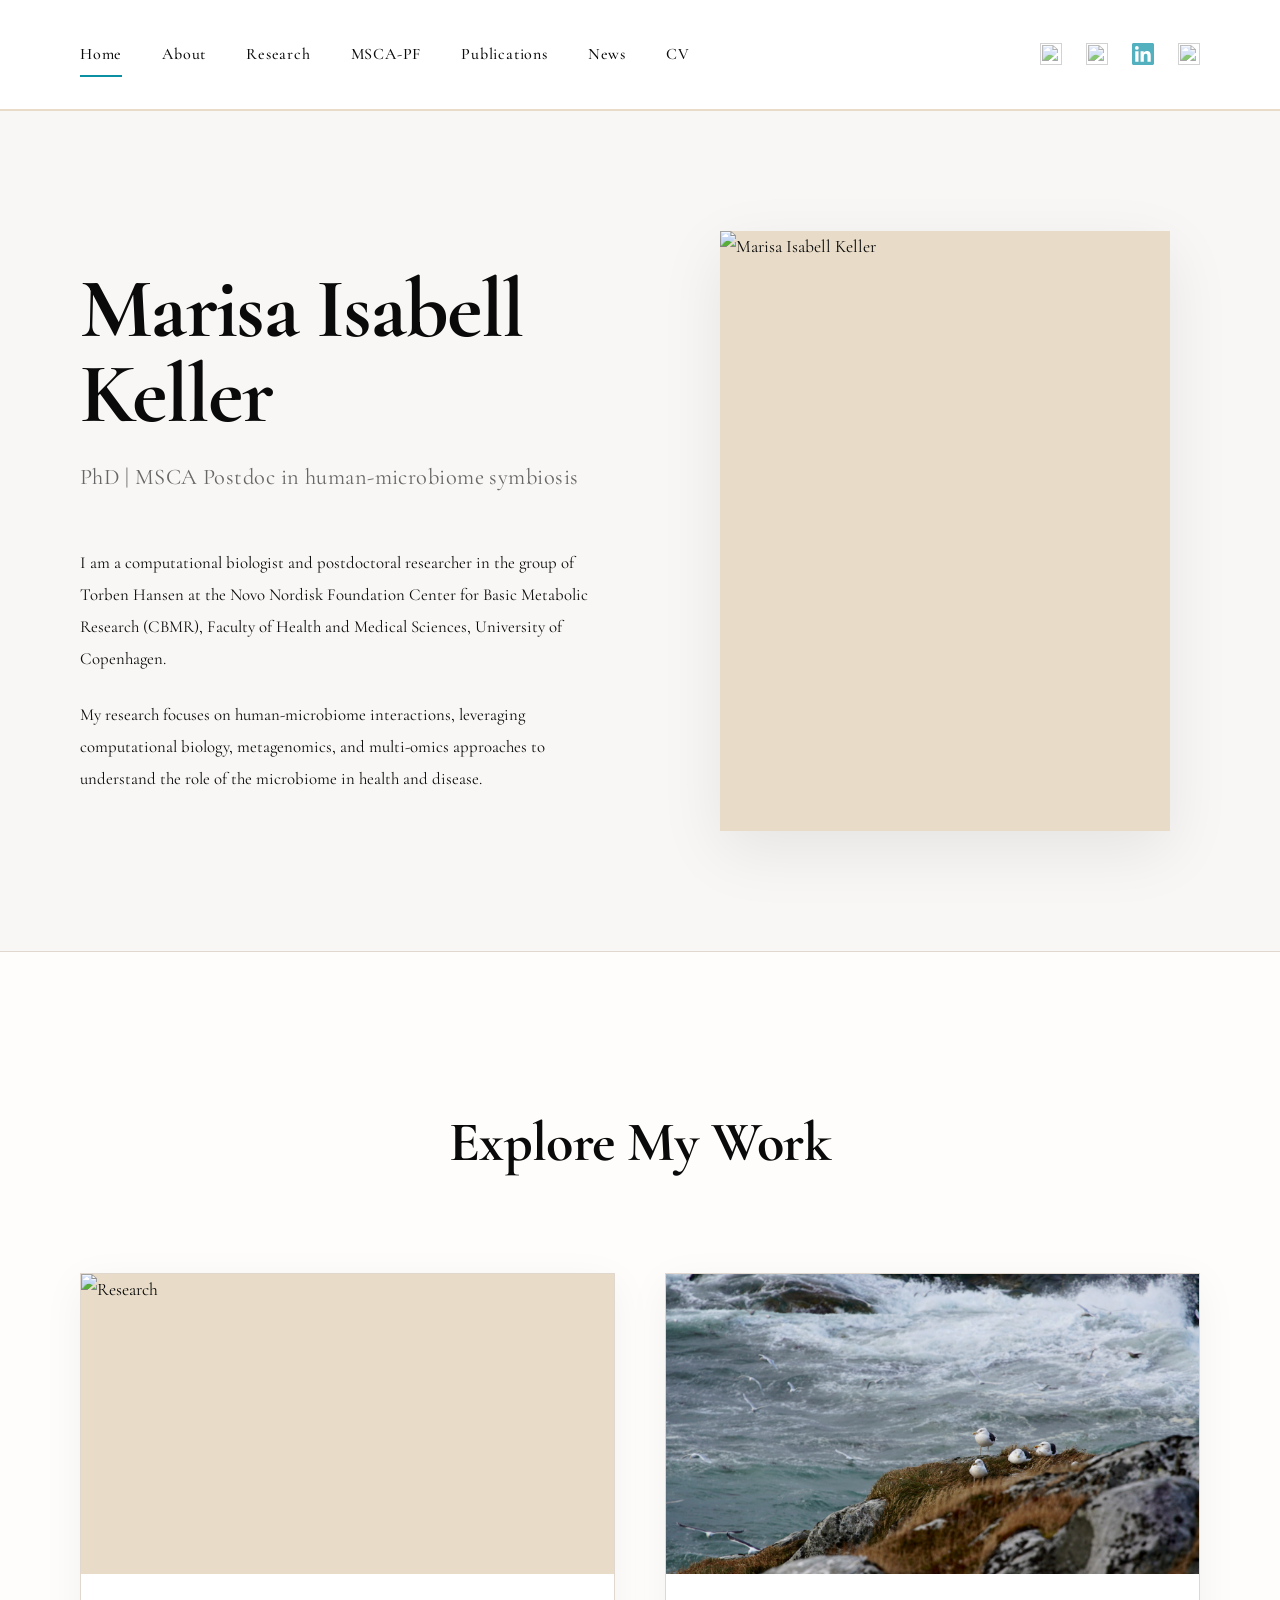
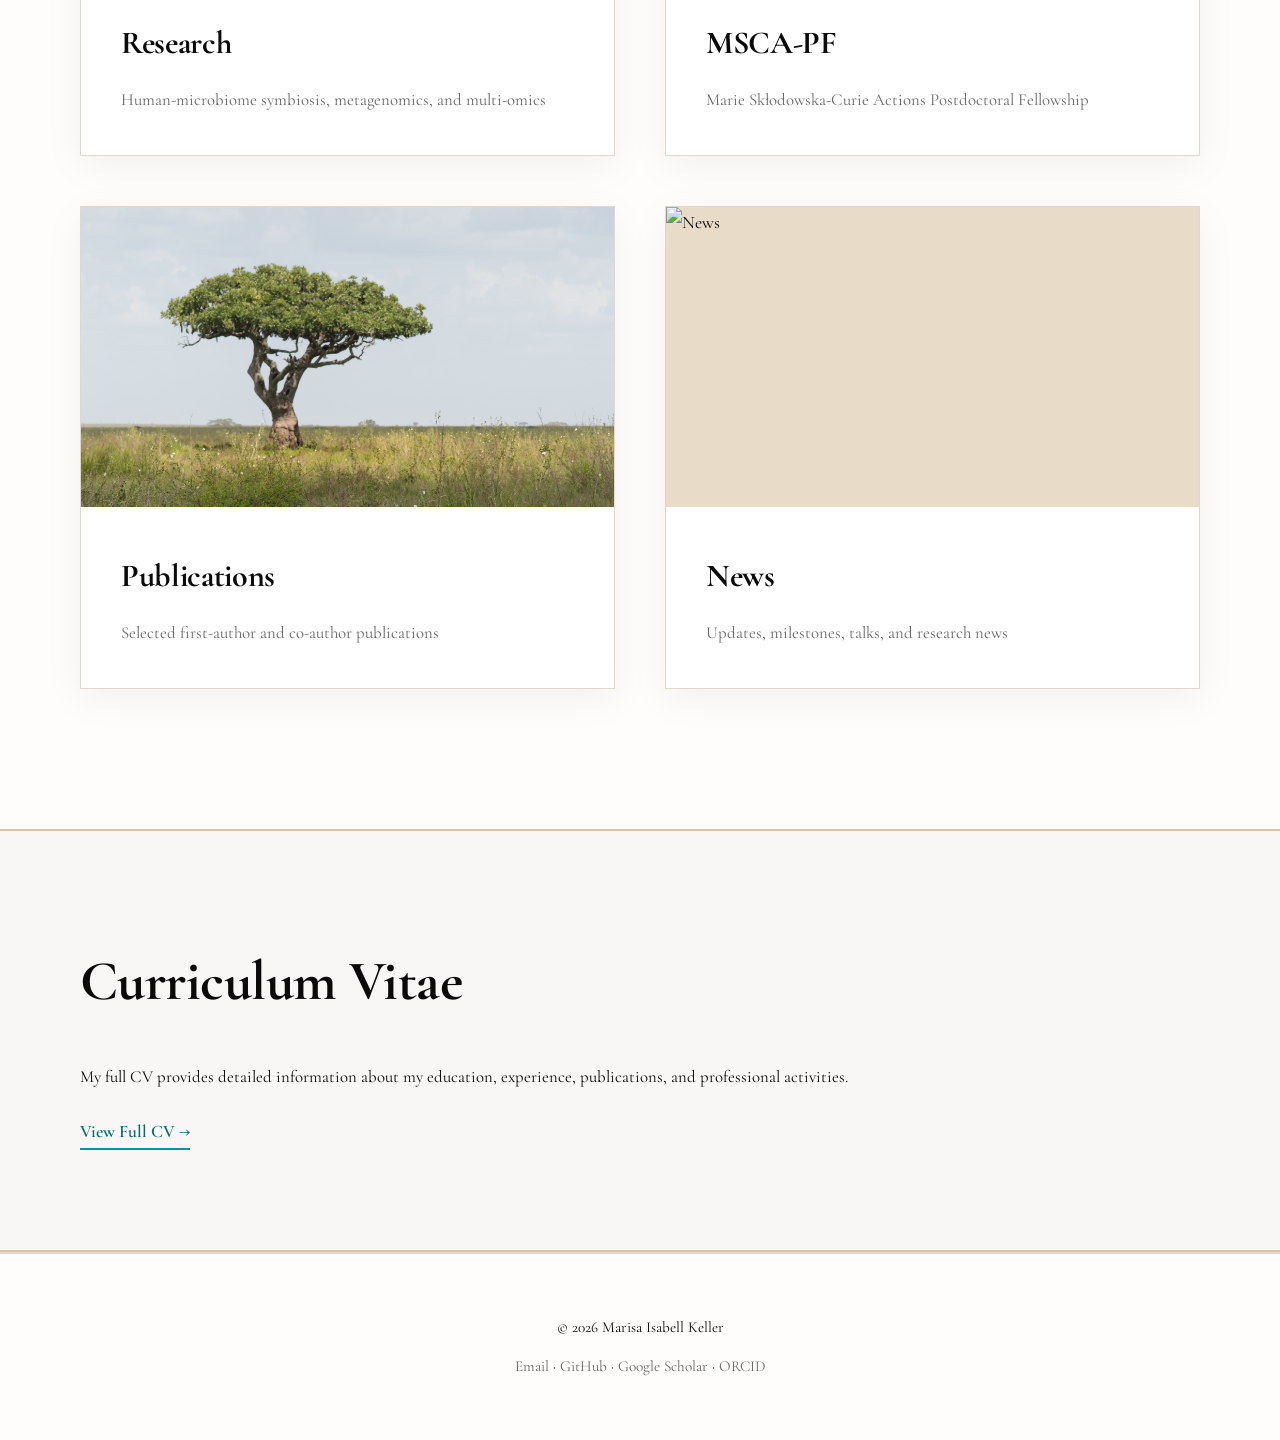
==== commit 9993301e: "Update index.html" ====
--- a/index.html
+++ b/index.html
@@ -60,7 +60,7 @@
 
       <div class="hero-image">
         <div class="image-placeholder">
-          <img src="https://images.unsplash.com/photo-1494790108377-be9c29b29330?w=500&h=600&fit=crop" alt="Marisa Isabell Keller" class="profile-photo">
+          <img src="assets/img/DSC00209.jpg" alt="Marisa Isabell Keller" class="profile-photo">
         </div>
       </div>
     </section>
@@ -73,7 +73,7 @@
         <!-- Research Card -->
         <a href="research.html" class="section-card">
           <div class="card-image">
-            <img src="https://images.unsplash.com/photo-1576091160399-112ba8d25d1d?w=500&h=400&fit=crop" alt="Research">
+            <img src="assets/img/DSC07858.JPG" alt="Research">
           </div>
           <div class="card-content">
             <h3>Research</h3>
@@ -84,7 +84,7 @@
         <!-- MSCA-PF Card -->
         <a href="msca-pf.html" class="section-card">
           <div class="card-image">
-            <img src="https://images.unsplash.com/photo-1552664730-d307ca884978?w=500&h=400&fit=crop" alt="MSCA-PF">
+            <img src="assets/img/DSC08295.JPG" alt="MSCA-PF">
           </div>
           <div class="card-content">
             <h3>MSCA-PF</h3>
@@ -95,7 +95,7 @@
         <!-- Publications Card -->
         <a href="publications.html" class="section-card">
           <div class="card-image">
-            <img src="https://images.unsplash.com/photo-1507842072343-583f20270319?w=500&h=400&fit=crop" alt="Publications">
+            <img src="assets/img/IMG_0061.JPG" alt="Publications">
           </div>
           <div class="card-content">
             <h3>Publications</h3>
@@ -106,7 +106,7 @@
         <!-- News Card -->
         <a href="news.html" class="section-card">
           <div class="card-image">
-            <img src="https://images.unsplash.com/photo-1557804506-669714d2e9d8?w=500&h=400&fit=crop" alt="News">
+            <img src="assets/img/IMG_0040.JPG" alt="News">
           </div>
           <div class="card-content">
             <h3>News</h3>
--- a/style.css
+++ b/style.css
@@ -1,39 +1,54 @@
-@import url('https://fonts.googleapis.com/css2?family=Cormorant+Garamond:wght@400;500;600;700&family=Quicksand:wght@300;400;500;600;700&display=swap');
-
+@import url('https://fonts.googleapis.com/css2?family=Cormorant+Garamond:wght@300;400;500;600;700&display=swap');
+
+/* ============================================
+   COLOR PALETTE - BOLD TEPITO-INSPIRED
+   ============================================ */
 :root {
-  --background: #fafaf8;
-  --text: #1a1a1a;
+  --background: #ffffff;
+  --text: #0a0a0a;
   --muted: #666666;
-  --accent: #077187;
-  --accent-dark: #074F57;
-  --soft-block: #f5f1ed;
-  --border: #e8e4df;
-  --white-soft: #fffdf9;
+  --accent: #0B8FA3;
+  --accent-dark: #066873;
+  --accent-light: #1ba8c7;
+  --beige: #E8DCC8;
+  --beige-dark: #D4C4B0;
+  --soft-block: #f9f7f5;
+  --border: #e0d7ce;
+  --white-soft: #fefdfb;
 }
 
 * {
   box-sizing: border-box;
+  margin: 0;
+  padding: 0;
+}
+
+html {
+  scroll-behavior: smooth;
 }
 
 body {
   font-family: "Cormorant Garamond", Garamond, Georgia, serif;
-  max-width: 1200px;
+  max-width: 1400px;
   margin: 0 auto;
   padding: 0;
   line-height: 1.8;
   color: var(--text);
   background: var(--background);
   font-size: 1.1rem;
-}
-
-/* Navigation */
+  font-weight: 400;
+}
+
+/* ============================================
+   NAVIGATION
+   ============================================ */
 .site-nav {
   display: flex;
   align-items: center;
   justify-content: space-between;
-  padding: 40px 60px;
+  padding: 40px 80px;
   gap: 24px;
-  border-bottom: none;
+  border-bottom: 2px solid var(--beige);
   background: var(--background);
   position: sticky;
   top: 0;
@@ -43,45 +58,59 @@
 .nav-links {
   display: flex;
   flex-wrap: wrap;
-  gap: 32px;
+  gap: 40px;
 }
 
 .nav-links a {
   color: var(--text);
   text-decoration: none;
-  font-family: "Quicksand", sans-serif;
+  font-family: "Cormorant Garamond", Garamond, Georgia, serif;
   font-weight: 500;
-  font-size: 0.95rem;
+  font-size: 1rem;
   letter-spacing: 0.05em;
-  transition: color 0.3s ease;
-  margin-right: 0;
-  padding-bottom: 0;
-  border-bottom: none;
+  transition: all 0.3s ease;
+  position: relative;
+}
+
+.nav-links a::after {
+  content: '';
+  position: absolute;
+  bottom: -8px;
+  left: 0;
+  width: 0;
+  height: 2px;
+  background: var(--accent);
+  transition: width 0.3s ease;
+}
+
+.nav-links a:hover::after,
+.nav-links a.nav-active::after {
+  width: 100%;
 }
 
 .nav-links a:hover {
   color: var(--accent);
-  text-decoration: none;
 }
 
 .nav-icons {
   display: flex;
   align-items: center;
-  gap: 16px;
+  gap: 24px;
 }
 
 .nav-icons a {
   display: inline-flex;
   align-items: center;
   justify-content: center;
+  text-decoration: none;
   transition: opacity 0.3s ease;
 }
 
 .nav-icons img,
 .nav-icons svg {
-  width: 20px;
-  height: 20px;
-  opacity: 0.6;
+  width: 22px;
+  height: 22px;
+  opacity: 0.7;
   transition: opacity 0.3s ease;
 }
 
@@ -90,72 +119,239 @@
   opacity: 1;
 }
 
-/* Header */
-header {
-  padding: 80px 60px 0;
-  margin-bottom: 0;
-}
-
-h1 {
-  font-family: "Cormorant Garamond", Garamond, Georgia, serif;
-  font-size: 4.2rem;
+/* ============================================
+   HERO SECTION
+   ============================================ */
+.hero-section {
+  display: grid;
+  grid-template-columns: 1fr 1fr;
+  align-items: center;
+  gap: 100px;
+  padding: 120px 80px;
+  background: linear-gradient(135deg, rgba(11, 143, 163, 0.03) 0%, rgba(232, 220, 200, 0.05) 100%);
+  border-bottom: 1px solid var(--border);
+}
+
+.hero-text h1 {
+  font-family: "Cormorant Garamond", Garamond, Georgia, serif;
+  font-size: 5.3rem;
   font-weight: 700;
   line-height: 1;
-  margin: 0 0 16px 0;
+  margin: 0 0 20px 0;
   letter-spacing: -0.02em;
   color: var(--text);
 }
 
-.subtitle {
-  font-family: "Quicksand", sans-serif;
-  font-size: 1.15rem;
+.hero-subtitle {
+  font-family: "Cormorant Garamond", Garamond, Georgia, serif;
+  font-size: 1.4rem;
   font-weight: 400;
   color: var(--muted);
-  margin: 0 0 60px 0;
-  letter-spacing: 0.03em;
-}
-
-/* Main content */
-main {
-  padding: 0;
-}
-
-section {
-  padding: 80px 60px;
+  margin: 0 0 50px 0;
+  letter-spacing: 0.02em;
+}
+
+.about-intro {
+  margin-top: 0;
+}
+
+.about-intro p {
+  font-size: 1.05rem;
+  line-height: 1.9;
+  margin-bottom: 24px;
+  color: var(--text);
+}
+
+.about-intro p:last-child {
   margin-bottom: 0;
-  background: transparent;
-  border: none;
-  box-shadow: none;
+}
+
+.hero-image {
+  display: flex;
+  align-items: center;
+  justify-content: center;
+  height: 600px;
+}
+
+.image-placeholder {
+  width: 100%;
+  max-width: 450px;
+  height: 100%;
+  overflow: hidden;
   border-radius: 0;
-}
-
-section:nth-child(odd) {
-  background: var(--soft-block);
+  background: var(--beige);
+  box-shadow: 0 20px 60px rgba(0, 0, 0, 0.08);
+  transition: transform 0.3s ease, box-shadow 0.3s ease;
+}
+
+.image-placeholder:hover {
+  transform: translateY(-4px);
+  box-shadow: 0 30px 80px rgba(0, 0, 0, 0.12);
+}
+
+.profile-photo {
+  width: 100%;
+  height: 100%;
+  object-fit: cover;
+  display: block;
+}
+
+/* ============================================
+   CARD GRID SECTION
+   ============================================ */
+.card-grid-section {
+  padding: 140px 80px;
+  background: var(--white-soft);
+}
+
+.card-grid-section h2 {
+  font-family: "Cormorant Garamond", Garamond, Georgia, serif;
+  font-size: 3.5rem;
+  font-weight: 700;
+  color: var(--text);
+  letter-spacing: -0.01em;
+}
+
+.card-grid {
+  display: grid;
+  grid-template-columns: repeat(2, 1fr);
+  gap: 50px;
+  margin-top: 60px;
+}
+
+.section-card {
+  display: flex;
+  flex-direction: column;
+  text-decoration: none;
+  color: inherit;
+  border-radius: 0;
+  overflow: hidden;
+  transition: all 0.4s cubic-bezier(0.25, 0.46, 0.45, 0.94);
+  border: 1px solid var(--border);
+  background: var(--background);
+  cursor: pointer;
+  box-shadow: 0 10px 40px rgba(0, 0, 0, 0.05);
+}
+
+.section-card:hover {
+  transform: translateY(-8px);
+  box-shadow: 0 30px 80px rgba(0, 0, 0, 0.15);
+  border-color: var(--accent);
+}
+
+.card-image {
+  width: 100%;
+  height: 300px;
+  overflow: hidden;
+  background: var(--beige);
+  position: relative;
+}
+
+.card-image img {
+  width: 100%;
+  height: 100%;
+  object-fit: cover;
+  transition: transform 0.5s ease;
+}
+
+.section-card:hover .card-image img {
+  transform: scale(1.05);
+}
+
+.card-content {
+  padding: 40px;
+  display: flex;
+  flex-direction: column;
+  flex-grow: 1;
+}
+
+.card-content h3 {
+  font-family: "Cormorant Garamond", Garamond, Georgia, serif;
+  font-size: 2rem;
+  font-weight: 700;
+  margin: 0 0 15px 0;
+  color: var(--text);
+  letter-spacing: -0.01em;
+}
+
+.card-content p {
+  font-family: "Cormorant Garamond", Garamond, Georgia, serif;
+  font-size: 1.05rem;
+  color: var(--muted);
+  margin: 0;
+  line-height: 1.7;
+  flex-grow: 1;
+}
+
+/* ============================================
+   CV SECTION
+   ============================================ */
+.cv-section {
+  padding: 100px 80px;
+  background: var(--beige);
+  border-top: 2px solid var(--beige-dark);
+  border-bottom: 2px solid var(--beige-dark);
+}
+
+.cv-section h2 {
+  font-family: "Cormorant Garamond", Garamond, Georgia, serif;
+  font-size: 3.5rem;
+  font-weight: 700;
+  color: var(--text);
+  margin: 0 0 30px 0;
+  letter-spacing: -0.01em;
+}
+
+.cv-section p {
+  font-size: 1.05rem;
+  line-height: 1.8;
+  color: var(--text);
+  margin: 0 0 24px 0;
+}
+
+.cv-section p:last-child {
+  margin: 0;
+}
+
+.cta-link {
+  font-family: "Cormorant Garamond", Garamond, Georgia, serif;
+  font-size: 1.1rem;
+  font-weight: 600;
+  color: var(--accent-dark);
+  text-decoration: none;
+  border-bottom: 2px solid var(--accent);
+  transition: all 0.3s ease;
+  display: inline-block;
+}
+
+.cta-link:hover {
+  color: var(--accent);
+  padding-bottom: 4px;
+}
+
+/* ============================================
+   TYPOGRAPHY
+   ============================================ */
+h1, h2, h3, h4, h5, h6 {
+  font-family: "Cormorant Garamond", Garamond, Georgia, serif;
+  font-weight: 700;
+  letter-spacing: -0.01em;
+  color: var(--text);
 }
 
 h2 {
-  font-family: "Cormorant Garamond", Garamond, Georgia, serif;
-  font-size: 2.8rem;
-  font-weight: 700;
+  font-size: 3rem;
   margin: 0 0 40px 0;
-  padding-bottom: 0;
-  border-bottom: none;
-  color: var(--text);
-  letter-spacing: -0.01em;
-  line-height: 1.2;
 }
 
 h3 {
-  font-family: "Cormorant Garamond", Garamond, Georgia, serif;
   font-size: 1.8rem;
-  font-weight: 600;
-  margin: 60px 0 24px 0;
-  color: var(--text);
+  margin: 0 0 24px 0;
 }
 
 p {
   margin: 0 0 24px 0;
-  font-size: 1.1rem;
+  font-size: 1.05rem;
   line-height: 1.8;
   color: var(--text);
 }
@@ -169,151 +365,39 @@
   text-decoration: underline;
   text-decoration-thickness: 1.5px;
   text-underline-offset: 4px;
-  transition: color 0.3s ease;
+  transition: all 0.3s ease;
 }
 
 a:hover {
   color: var(--accent);
 }
 
-/* Intro Section */
-section.intro-section {
-  display: grid;
-  grid-template-columns: 1fr 1fr;
-  align-items: center;
-  gap: 80px;
-  padding: 120px 60px !important;
-  background: transparent !important;
-  border: none !important;
-}
-
-.intro-text {
-  grid-column: 1;
-}
-
-.intro-photo-wrap {
-  grid-column: 2;
-  grid-row: 1;
-}
-
-.profile-photo {
-  width: 100%;
-  max-width: 380px;
-  height: auto;
-  border-radius: 0;
-  border: none;
-  box-shadow: none;
-}
-
-section.intro-section .about-intro {
-  background: transparent;
-  border: none;
-  box-shadow: none;
+/* ============================================
+   MAIN CONTENT
+   ============================================ */
+main {
   padding: 0;
-  margin-top: 40px;
-}
-
-section.intro-section .about-intro h2 {
-  font-size: 1.8rem;
-  color: var(--text);
-  border-bottom: none;
-  margin-bottom: 24px;
-}
-
-/* Hero text styling */
-.hero-text h1 {
-  font-size: 4rem;
-}
-
-/* News items */
-.news-item {
-  margin-bottom: 28px;
-  padding-bottom: 24px;
-  border-bottom: 1px solid var(--border);
-}
-
-.news-item:last-child {
-  border-bottom: none;
-}
-
-.news-item strong {
-  font-weight: 600;
-  color: var(--text);
-}
-
-/* Publications */
-#publication-list {
-  margin-top: 40px;
-}
-
-#publication-list h3 {
-  font-size: 1.6rem;
-  font-weight: 600;
-  color: var(--text);
-  margin-top: 56px;
-  margin-bottom: 28px;
-  border-bottom: 2px solid var(--accent-dark);
-  padding-bottom: 12px;
-}
-
-#publication-list h3:first-child {
+}
+
+section {
+  padding: 80px;
+}
+
+section:nth-child(odd) {
+  background: var(--soft-block);
+}
+
+/* ============================================
+   FOOTER
+   ============================================ */
+footer {
+  padding: 60px 80px;
   margin-top: 0;
-}
-
-.publication-item {
-  margin-bottom: 32px;
-  font-size: 1.05rem;
-  line-height: 1.8;
-  color: var(--text);
-}
-
-.publication-item strong {
-  font-weight: 600;
-}
-
-.publication-item em {
-  color: var(--muted);
-  font-style: italic;
-}
-
-.publication-item a {
-  font-family: "Quicksand", sans-serif;
-  font-size: 0.95rem;
-  font-weight: 500;
-  text-decoration: none;
-  color: var(--accent-dark);
-  border-bottom: 1px solid var(--accent-dark);
-  transition: all 0.3s ease;
-}
-
-.publication-item a:hover {
-  color: var(--accent);
-  border-color: var(--accent);
-}
-
-.pub-status {
-  display: inline-block;
-  font-family: "Quicksand", sans-serif;
-  font-size: 0.75rem;
-  text-transform: uppercase;
-  letter-spacing: 0.1em;
-  color: var(--accent-dark);
-  border: 1px solid var(--border);
-  border-radius: 4px;
-  padding: 4px 10px;
-  margin-right: 8px;
-  vertical-align: middle;
-  font-weight: 600;
-}
-
-/* Footer */
-footer {
-  padding: 60px;
-  margin-top: 0;
-  border-top: 1px solid var(--border);
+  border-top: 2px solid var(--border);
   font-size: 0.95rem;
   color: var(--muted);
-  background: var(--soft-block);
+  background: var(--white-soft);
+  text-align: center;
 }
 
 footer p {
@@ -327,59 +411,141 @@
 
 footer a {
   text-decoration: none;
+  color: var(--muted);
   border-bottom: 1px solid transparent;
   transition: all 0.3s ease;
 }
 
 footer a:hover {
+  color: var(--accent-dark);
   border-bottom-color: var(--accent-dark);
 }
 
-/* Responsive Design */
-@media (max-width: 920px) {
+/* ============================================
+   RESPONSIVE DESIGN
+   ============================================ */
+@media (max-width: 1024px) {
+  .site-nav {
+    padding: 30px 60px;
+    gap: 20px;
+  }
+
+  .nav-links {
+    gap: 30px;
+  }
+
+  .hero-section {
+    grid-template-columns: 1fr;
+    gap: 60px;
+    padding: 80px 60px;
+  }
+
+  .hero-text h1 {
+    font-size: 4rem;
+  }
+
+  .hero-image {
+    height: 500px;
+  }
+
+  .image-placeholder {
+    max-width: 100%;
+  }
+
+  .card-grid-section {
+    padding: 100px 60px;
+  }
+
+  .card-grid-section h2 {
+    font-size: 2.8rem;
+  }
+
+  .cv-section {
+    padding: 80px 60px;
+  }
+
+  .cv-section h2 {
+    font-size: 2.8rem;
+  }
+}
+
+@media (max-width: 768px) {
   .site-nav {
     flex-direction: column;
     align-items: flex-start;
-    padding: 30px 40px;
-    gap: 20px;
+    padding: 20px 40px;
+    gap: 15px;
   }
 
   .nav-links {
     gap: 20px;
-  }
-
-  header,
+    font-size: 0.95rem;
+  }
+
+  .nav-icons {
+    gap: 16px;
+    width: 100%;
+  }
+
+  .hero-section {
+    padding: 60px 40px;
+  }
+
+  .hero-text h1 {
+    font-size: 3rem;
+  }
+
+  .hero-subtitle {
+    font-size: 1.2rem;
+    margin-bottom: 40px;
+  }
+
+  .hero-image {
+    height: 400px;
+  }
+
+  .card-grid {
+    grid-template-columns: 1fr;
+    gap: 30px;
+  }
+
+  .card-grid-section {
+    padding: 80px 40px;
+  }
+
+  .card-grid-section h2 {
+    font-size: 2.2rem;
+    margin-bottom: 50px;
+  }
+
+  .card-content {
+    padding: 30px;
+  }
+
+  .card-content h3 {
+    font-size: 1.6rem;
+  }
+
+  .cv-section {
+    padding: 60px 40px;
+  }
+
+  .cv-section h2 {
+    font-size: 2.2rem;
+  }
+
+  footer {
+    padding: 40px;
+  }
+
   section {
     padding: 60px 40px;
   }
-
-  h1 {
-    font-size: 3.2rem;
-  }
-
-  h2 {
-    font-size: 2.2rem;
-  }
-
-  section.intro-section {
-    grid-template-columns: 1fr;
-    gap: 40px;
-    padding: 80px 40px !important;
-  }
-
-  .intro-photo-wrap {
-    grid-column: 1;
-    grid-row: 2;
-  }
-
-  .profile-photo {
-    max-width: 300px;
-  }
-}
-
-@media (max-width: 620px) {
+}
+
+@media (max-width: 480px) {
   .site-nav {
-    padding: 20px 24px;
+    padding: 16px 20px;
   }
 
   .nav-links {
@@ -387,38 +553,86 @@
     font-size: 0.9rem;
   }
 
-  .nav-icons {
-    gap: 12px;
-  }
-
-  header,
+  .hero-section {
+    padding: 40px 20px;
+    gap: 30px;
+  }
+
+  .hero-text h1 {
+    font-size: 2.2rem;
+    margin-bottom: 16px;
+  }
+
+  .hero-subtitle {
+    font-size: 1rem;
+    margin-bottom: 30px;
+  }
+
+  .about-intro p {
+    font-size: 1rem;
+    margin-bottom: 16px;
+  }
+
+  .hero-image {
+    height: 300px;
+  }
+
+  .card-grid-section {
+    padding: 60px 20px;
+  }
+
+  .card-grid-section h2 {
+    font-size: 1.8rem;
+    margin-bottom: 40px;
+  }
+
+  .card-grid {
+    gap: 20px;
+  }
+
+  .card-image {
+    height: 200px;
+  }
+
+  .card-content {
+    padding: 20px;
+  }
+
+  .card-content h3 {
+    font-size: 1.4rem;
+  }
+
+  .card-content p {
+    font-size: 0.95rem;
+  }
+
+  .cv-section {
+    padding: 40px 20px;
+  }
+
+  .cv-section h2 {
+    font-size: 1.8rem;
+  }
+
+  .cv-section p {
+    font-size: 1rem;
+  }
+
+  footer {
+    padding: 30px 20px;
+    font-size: 0.9rem;
+  }
+
   section {
-    padding: 40px 24px;
-  }
-
-  h1 {
-    font-size: 2.4rem;
+    padding: 40px 20px;
   }
 
   h2 {
-    font-size: 1.8rem;
-    margin-bottom: 24px;
+    font-size: 2rem;
   }
 
   p {
     font-size: 1rem;
   }
-
-  section.intro-section {
-    padding: 60px 24px !important;
-  }
-
-  .profile-photo {
-    max-width: 240px;
-  }
-
-  footer {
-    padding: 40px 24px;
-  }
-}
-
+}
+
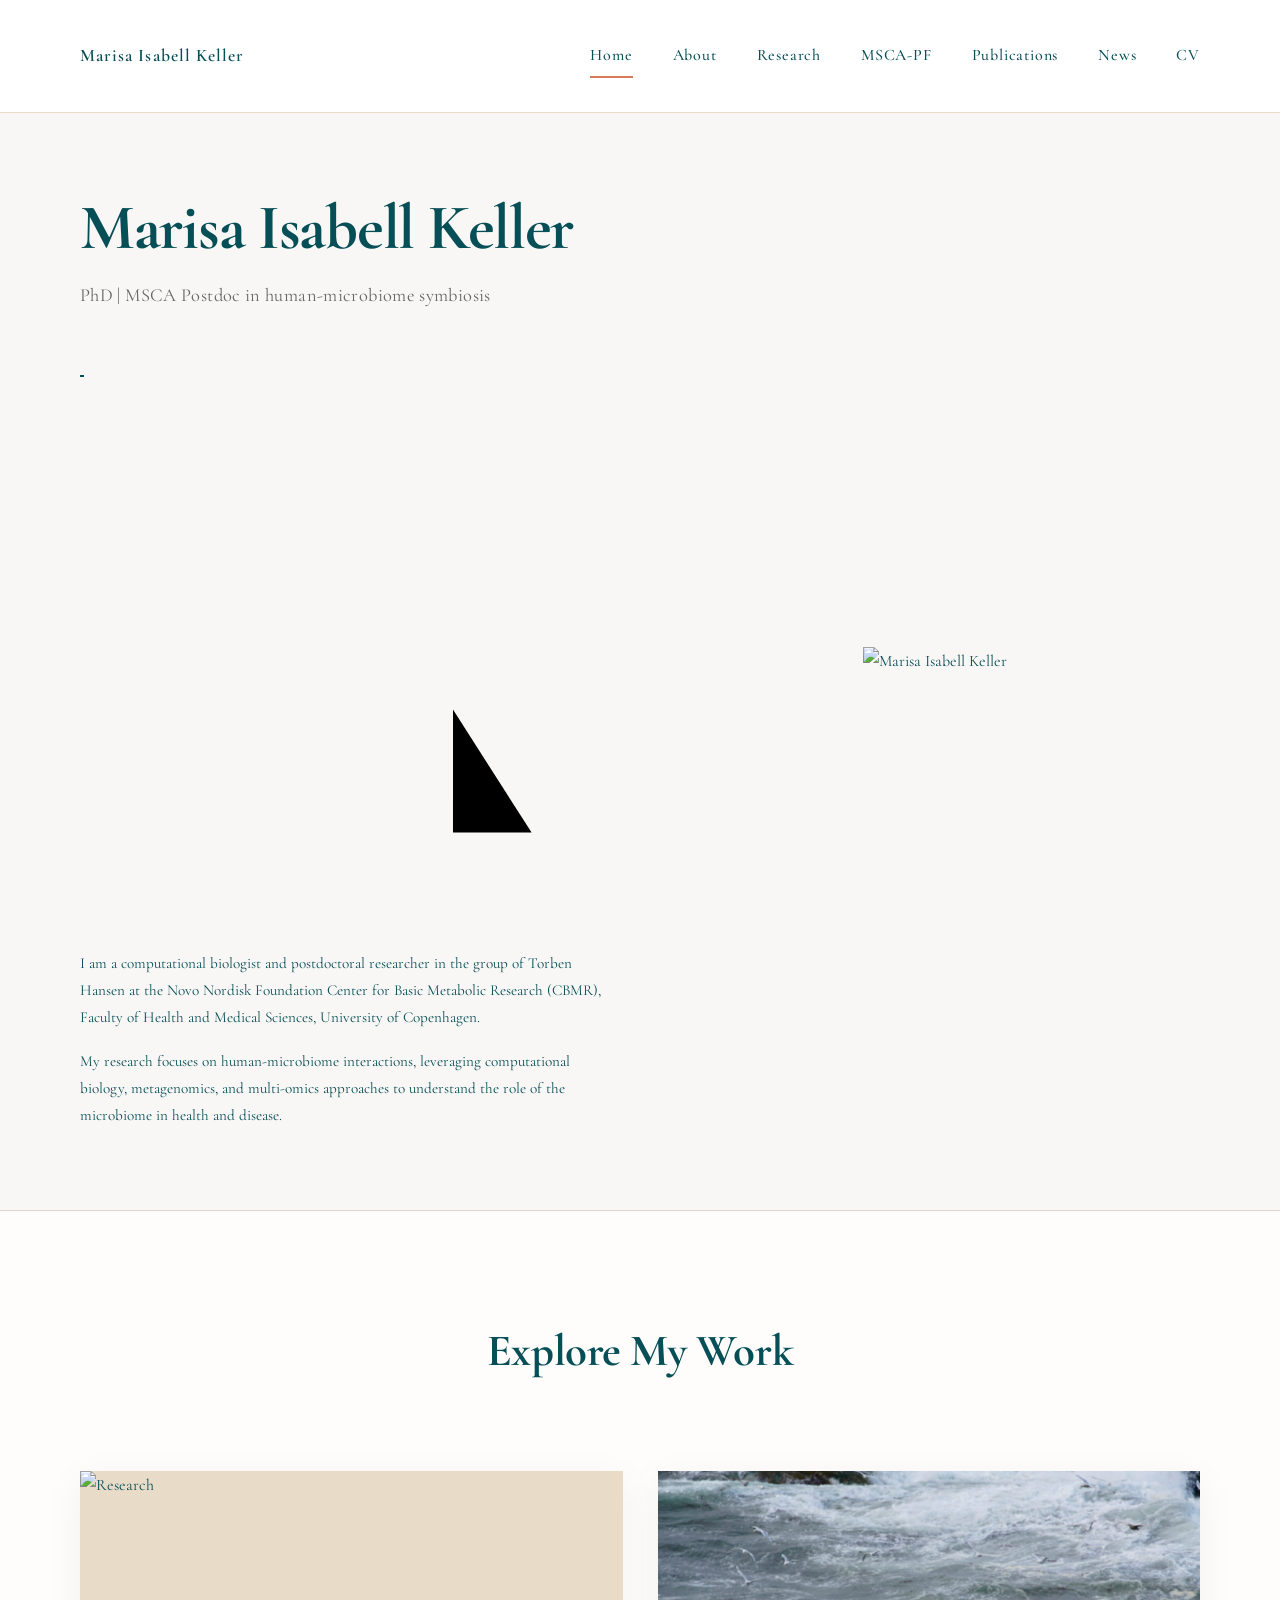
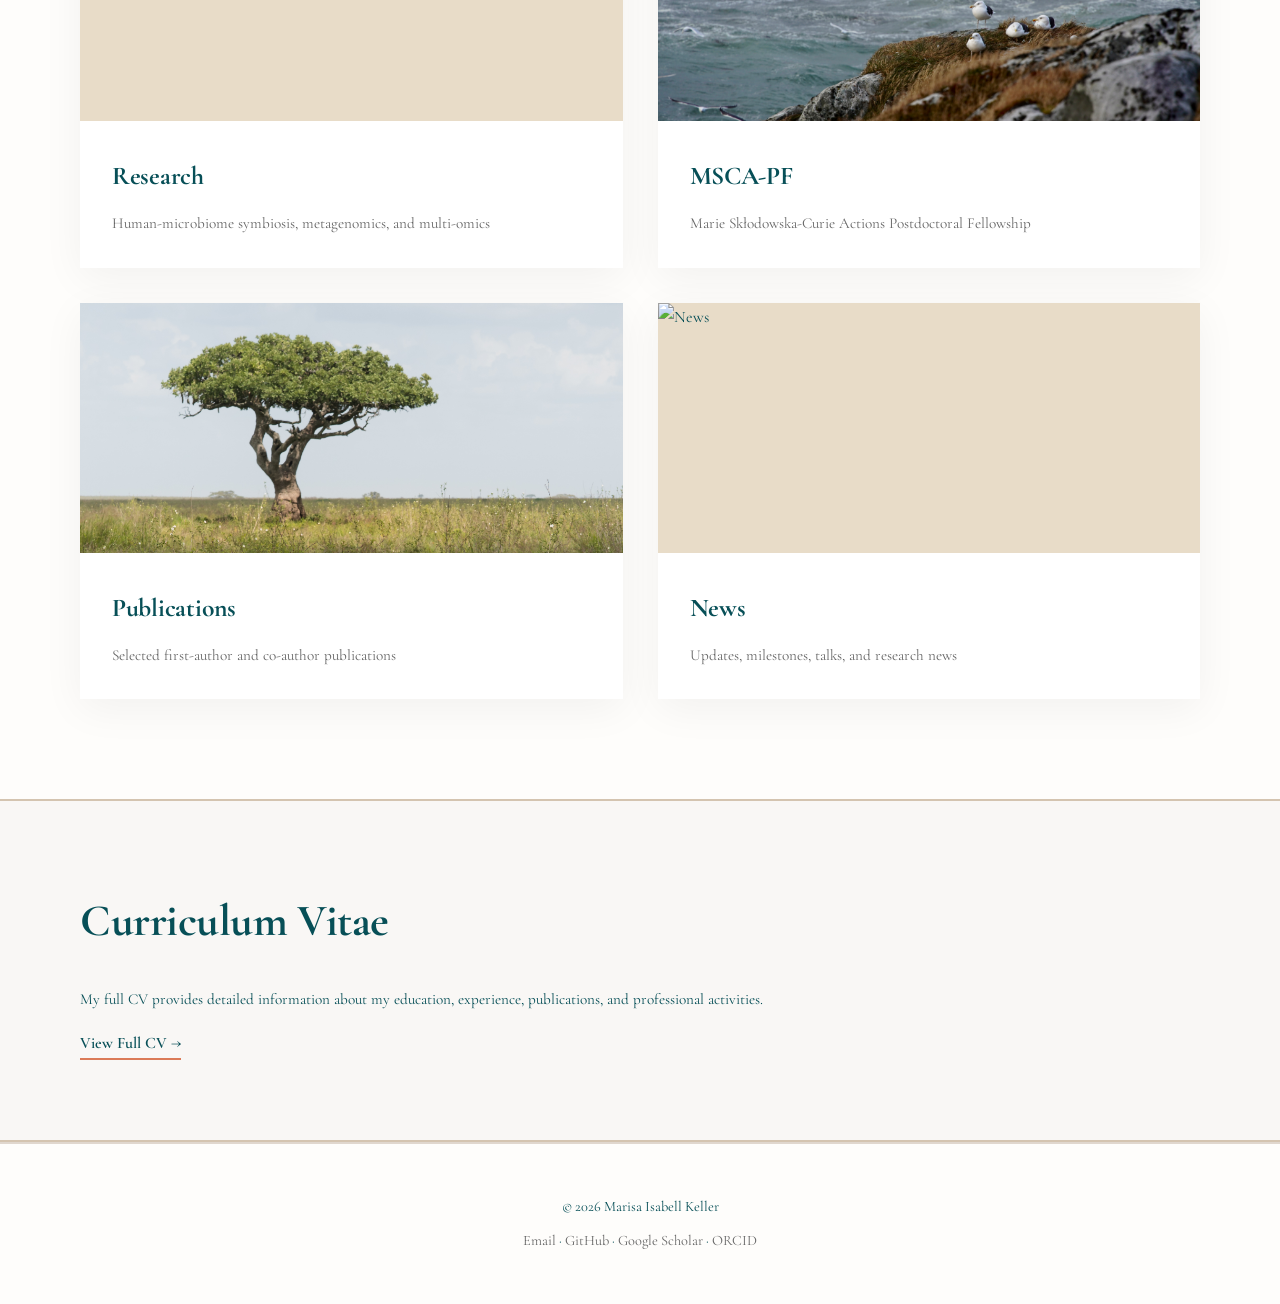
==== commit d5f4a926: "Update index.html" ====
--- a/index.html
+++ b/index.html
@@ -10,33 +10,20 @@
 <body>
   <!-- Navigation -->
   <nav class="site-nav">
-    <div class="nav-links">
-      <a href="index.html" class="nav-active">Home</a>
-      <a href="index.html#about">About</a>
-      <a href="research.html">Research</a>
-      <a href="msca-pf.html">MSCA-PF</a>
-      <a href="publications.html">Publications</a>
-      <a href="news.html">News</a>
-      <a href="cv.html">CV</a>
-    </div>
+  <div class="nav-brand">
+    <a href="index.html" class="nav-name">Marisa Isabell Keller</a>
+  </div>
 
-    <div class="nav-icons">
-      <a href="https://orcid.org/0000-0002-1485-415X" target="_blank" rel="noopener noreferrer" aria-label="ORCID">
-        <img src="https://cdn.simpleicons.org/orcid/0B8FA3" alt="" width="20" height="20">
-      </a>
-      <a href="https://scholar.google.com/citations?hl=en&user=rikPBz0AAAAJ" target="_blank" rel="noopener noreferrer" aria-label="Google Scholar">
-        <img src="https://cdn.simpleicons.org/googlescholar/0B8FA3" alt="" width="20" height="20">
-      </a>
-      <a href="https://www.linkedin.com/in/marisa-isabell-keller-954705142/" target="_blank" rel="noopener noreferrer" aria-label="LinkedIn">
-        <svg width="20" height="20" viewBox="0 0 24 24" aria-hidden="true" style="fill: #0B8FA3;">
-          <path d="M20.45 20.45h-3.56v-5.57c0-1.33-.02-3.04-1.85-3.04-1.85 0-2.13 1.45-2.13 2.94v5.67H9.35V9h3.42v1.56h.05c.48-.9 1.64-1.85 3.37-1.85 3.6 0 4.26 2.37 4.26 5.46v6.28zM5.34 7.43a2.06 2.06 0 1 1 0-4.12 2.06 2.06 0 0 1 0 4.12zM7.12 20.45H3.56V9h3.56v11.45zM22.23 0H1.77C.79 0 0 .77 0 1.72v20.56C0 23.23.79 24 1.77 24h20.46c.98 0 1.77-.77 1.77-1.72V1.72C24 .77 23.21 0 22.23 0z"/>
-        </svg>
-      </a>
-      <a href="https://bsky.app/profile/maelschermarisa.bsky.social" target="_blank" rel="noopener noreferrer" aria-label="Bluesky">
-        <img src="https://cdn.simpleicons.org/bluesky/0B8FA3" alt="" width="20" height="20">
-      </a>
-    </div>
-  </nav>
+  <div class="nav-links">
+    <a href="index.html" class="nav-active">Home</a>
+    <a href="index.html#about">About</a>
+    <a href="research.html">Research</a>
+    <a href="msca-pf.html">MSCA-PF</a>
+    <a href="publications.html">Publications</a>
+    <a href="news.html">News</a>
+    <a href="cv.html">CV</a>
+  </div>
+</nav>
 
   <main>
     <!-- Hero Section -->
@@ -44,6 +31,23 @@
       <div class="hero-text">
         <h1>Marisa Isabell Keller</h1>
         <p class="hero-subtitle">PhD | MSCA Postdoc in human-microbiome symbiosis</p>
+
+        <div class="hero-icons">
+  <a href="https://orcid.org/0000-0002-1485-415X" target="_blank" aria-label="ORCID">
+    <img src="https://cdn.simpleicons.org/orcid/0B8FA3" alt="">
+  </a>
+  <a href="https://scholar.google.com/citations?hl=en&user=rikPBz0AAAAJ" target="_blank" aria-label="Google Scholar">
+    <img src="https://cdn.simpleicons.org/googlescholar/0B8FA3" alt="">
+  </a>
+  <a href="https://www.linkedin.com/in/marisa-isabell-keller-954705142/" target="_blank" aria-label="LinkedIn">
+    <svg viewBox="0 0 24 24">
+      <path d="M20.45 20.45h-3.56v-5.57..."/>
+    </svg>
+  </a>
+  <a href="https://bsky.app/profile/maelschermarisa.bsky.social" target="_blank" aria-label="Bluesky">
+    <img src="https://cdn.simpleicons.org/bluesky/0B8FA3" alt="">
+  </a>
+</div>
         
         <div class="about-intro">
           <p>
--- a/style.css
+++ b/style.css
@@ -5,10 +5,10 @@
    ============================================ */
 :root {
   --background: #ffffff;
-  --text: #0a0a0a;
+  --text: #074F57; 
   --muted: #666666;
-  --accent: #0B8FA3;
-  --accent-dark: #066873;
+  --accent: #DB7A57;
+  --accent-dark: #074F57;
   --accent-light: #1ba8c7;
   --beige: #E8DCC8;
   --beige-dark: #D4C4B0;
@@ -29,36 +29,59 @@
 
 body {
   font-family: "Cormorant Garamond", Garamond, Georgia, serif;
-  max-width: 1400px;
+  width: 100%;
   margin: 0 auto;
   padding: 0;
   line-height: 1.8;
   color: var(--text);
   background: var(--background);
+  font-size: 1rem;
+  font-weight: 400;
+}
+
+/* ============================================
+   NAVIGATION
+   ============================================ */
+
+.nav-brand {
+  flex-shrink: 0;
+}
+
+.nav-name {
+  font-family: "Cormorant Garamond", Garamond, Georgia, serif;
   font-size: 1.1rem;
-  font-weight: 400;
-}
-
-/* ============================================
-   NAVIGATION
-   ============================================ */
+  font-weight: 600;
+  letter-spacing: 0.06em;
+  text-decoration: none;
+  color: var(--text);
+}
+
+.nav-name:hover {
+  color: var(--accent);
+}
+
 .site-nav {
   display: flex;
   align-items: center;
   justify-content: space-between;
   padding: 40px 80px;
-  gap: 24px;
-  border-bottom: 2px solid var(--beige);
+  gap: 18px;
+  border-bottom: 1px solid var(--beige);
   background: var(--background);
   position: sticky;
   top: 0;
   z-index: 1000;
+  width: 100%;
 }
 
 .nav-links {
   display: flex;
   flex-wrap: wrap;
   gap: 40px;
+}
+
+.nav-links {
+  margin-left: auto;
 }
 
 .nav-links a {
@@ -125,29 +148,39 @@
 .hero-section {
   display: grid;
   grid-template-columns: 1fr 1fr;
+  grid-template-rows: auto;
   align-items: center;
-  gap: 100px;
-  padding: 120px 80px;
+  justify-items: stretch;
+  gap: 60px;
+  padding: 80px 80px;
   background: linear-gradient(135deg, rgba(11, 143, 163, 0.03) 0%, rgba(232, 220, 200, 0.05) 100%);
   border-bottom: 1px solid var(--border);
+  width: 100%;
+  min-height: auto;
+}
+
+.hero-text {
+  grid-column: 1;
+  grid-row: 1;
+  width: 100%;
 }
 
 .hero-text h1 {
   font-family: "Cormorant Garamond", Garamond, Georgia, serif;
-  font-size: 5.3rem;
+  font-size: 4rem;
   font-weight: 700;
-  line-height: 1;
-  margin: 0 0 20px 0;
+  line-height: 1.1;
+  margin: 0 0 16px 0;
   letter-spacing: -0.02em;
   color: var(--text);
 }
 
 .hero-subtitle {
   font-family: "Cormorant Garamond", Garamond, Georgia, serif;
-  font-size: 1.4rem;
+  font-size: 1.15rem;
   font-weight: 400;
   color: var(--muted);
-  margin: 0 0 50px 0;
+  margin: 0 0 40px 0;
   letter-spacing: 0.02em;
 }
 
@@ -156,9 +189,9 @@
 }
 
 .about-intro p {
-  font-size: 1.05rem;
-  line-height: 1.9;
-  margin-bottom: 24px;
+  font-size: 0.95rem;
+  line-height: 1.8;
+  margin-bottom: 16px;
   color: var(--text);
 }
 
@@ -167,32 +200,20 @@
 }
 
 .hero-image {
+  grid-column: 2;
+  grid-row: 1;
   display: flex;
   align-items: center;
   justify-content: center;
-  height: 600px;
-}
-
-.image-placeholder {
-  width: 100%;
-  max-width: 450px;
+  height: 500px;
+  width: 100%;
+}
+
+.profile-photo {
+  width: 100%;
   height: 100%;
-  overflow: hidden;
-  border-radius: 0;
-  background: var(--beige);
-  box-shadow: 0 20px 60px rgba(0, 0, 0, 0.08);
-  transition: transform 0.3s ease, box-shadow 0.3s ease;
-}
-
-.image-placeholder:hover {
-  transform: translateY(-4px);
-  box-shadow: 0 30px 80px rgba(0, 0, 0, 0.12);
-}
-
-.profile-photo {
-  width: 100%;
-  height: 100%;
-  object-fit: cover;
+  object-fit: contain;
+  object-position: center;
   display: block;
 }
 
@@ -200,23 +221,29 @@
    CARD GRID SECTION
    ============================================ */
 .card-grid-section {
-  padding: 140px 80px;
+  padding: 100px 80px;
   background: var(--white-soft);
+  width: 100%;
 }
 
 .card-grid-section h2 {
   font-family: "Cormorant Garamond", Garamond, Georgia, serif;
-  font-size: 3.5rem;
+  font-size: 2.8rem;
   font-weight: 700;
   color: var(--text);
   letter-spacing: -0.01em;
+  text-align: center;
+  margin: 0 0 60px 0;
+  width: 100%;
 }
 
 .card-grid {
   display: grid;
   grid-template-columns: repeat(2, 1fr);
-  gap: 50px;
-  margin-top: 60px;
+  grid-auto-rows: auto;
+  gap: 35px;
+  width: 100%;
+  margin-top: 0;
 }
 
 .section-card {
@@ -227,10 +254,11 @@
   border-radius: 0;
   overflow: hidden;
   transition: all 0.4s cubic-bezier(0.25, 0.46, 0.45, 0.94);
-  border: 1px solid var(--border);
+  border: 0px solid var(--beige);
   background: var(--background);
   cursor: pointer;
   box-shadow: 0 10px 40px rgba(0, 0, 0, 0.05);
+  height: 100%;
 }
 
 .section-card:hover {
@@ -241,10 +269,11 @@
 
 .card-image {
   width: 100%;
-  height: 300px;
+  height: 250px;
   overflow: hidden;
   background: var(--beige);
   position: relative;
+  flex-shrink: 0;
 }
 
 .card-image img {
@@ -259,7 +288,7 @@
 }
 
 .card-content {
-  padding: 40px;
+  padding: 32px;
   display: flex;
   flex-direction: column;
   flex-grow: 1;
@@ -267,19 +296,19 @@
 
 .card-content h3 {
   font-family: "Cormorant Garamond", Garamond, Georgia, serif;
-  font-size: 2rem;
+  font-size: 1.6rem;
   font-weight: 700;
-  margin: 0 0 15px 0;
+  margin: 0 0 12px 0;
   color: var(--text);
   letter-spacing: -0.01em;
 }
 
 .card-content p {
   font-family: "Cormorant Garamond", Garamond, Georgia, serif;
-  font-size: 1.05rem;
+  font-size: 0.95rem;
   color: var(--muted);
   margin: 0;
-  line-height: 1.7;
+  line-height: 1.6;
   flex-grow: 1;
 }
 
@@ -287,26 +316,27 @@
    CV SECTION
    ============================================ */
 .cv-section {
-  padding: 100px 80px;
+  padding: 80px;
   background: var(--beige);
   border-top: 2px solid var(--beige-dark);
   border-bottom: 2px solid var(--beige-dark);
+  width: 100%;
 }
 
 .cv-section h2 {
   font-family: "Cormorant Garamond", Garamond, Georgia, serif;
-  font-size: 3.5rem;
+  font-size: 2.8rem;
   font-weight: 700;
   color: var(--text);
-  margin: 0 0 30px 0;
+  margin: 0 0 24px 0;
   letter-spacing: -0.01em;
 }
 
 .cv-section p {
-  font-size: 1.05rem;
+  font-size: 0.95rem;
   line-height: 1.8;
   color: var(--text);
-  margin: 0 0 24px 0;
+  margin: 0 0 16px 0;
 }
 
 .cv-section p:last-child {
@@ -315,7 +345,7 @@
 
 .cta-link {
   font-family: "Cormorant Garamond", Garamond, Georgia, serif;
-  font-size: 1.1rem;
+  font-size: 1rem;
   font-weight: 600;
   color: var(--accent-dark);
   text-decoration: none;
@@ -340,18 +370,18 @@
 }
 
 h2 {
-  font-size: 3rem;
-  margin: 0 0 40px 0;
+  font-size: 2.5rem;
+  margin: 0 0 32px 0;
 }
 
 h3 {
-  font-size: 1.8rem;
-  margin: 0 0 24px 0;
+  font-size: 1.4rem;
+  margin: 0 0 20px 0;
 }
 
 p {
-  margin: 0 0 24px 0;
-  font-size: 1.05rem;
+  margin: 0 0 16px 0;
+  font-size: 0.95rem;
   line-height: 1.8;
   color: var(--text);
 }
@@ -377,10 +407,12 @@
    ============================================ */
 main {
   padding: 0;
+  width: 100%;
 }
 
 section {
   padding: 80px;
+  width: 100%;
 }
 
 section:nth-child(odd) {
@@ -391,18 +423,19 @@
    FOOTER
    ============================================ */
 footer {
-  padding: 60px 80px;
+  padding: 50px 80px;
   margin-top: 0;
   border-top: 2px solid var(--border);
-  font-size: 0.95rem;
+  font-size: 0.9rem;
   color: var(--muted);
   background: var(--white-soft);
   text-align: center;
+  width: 100%;
 }
 
 footer p {
-  margin-bottom: 12px;
-  font-size: 0.95rem;
+  margin-bottom: 8px;
+  font-size: 0.9rem;
 }
 
 footer p:last-child {
@@ -436,16 +469,23 @@
 
   .hero-section {
     grid-template-columns: 1fr;
-    gap: 60px;
-    padding: 80px 60px;
+    gap: 50px;
+    padding: 60px 60px;
+  }
+
+  .hero-text {
+    grid-column: 1;
+    grid-row: 1;
+  }
+
+  .hero-image {
+    grid-column: 1;
+    grid-row: 2;
+    height: 400px;
   }
 
   .hero-text h1 {
-    font-size: 4rem;
-  }
-
-  .hero-image {
-    height: 500px;
+    font-size: 3.2rem;
   }
 
   .image-placeholder {
@@ -453,19 +493,24 @@
   }
 
   .card-grid-section {
-    padding: 100px 60px;
+    padding: 80px 60px;
   }
 
   .card-grid-section h2 {
-    font-size: 2.8rem;
+    font-size: 2.4rem;
+    margin-bottom: 50px;
   }
 
   .cv-section {
-    padding: 80px 60px;
+    padding: 60px;
   }
 
   .cv-section h2 {
-    font-size: 2.8rem;
+    font-size: 2.4rem;
+  }
+
+  section {
+    padding: 60px;
   }
 }
 
@@ -488,50 +533,64 @@
   }
 
   .hero-section {
-    padding: 60px 40px;
+    grid-template-columns: 1fr;
+    padding: 50px 40px;
+    gap: 40px;
+  }
+
+  .hero-text {
+    grid-column: 1;
+    grid-row: 1;
+  }
+
+  .hero-image {
+    grid-column: 1;
+    grid-row: 2;
+    height: 350px;
   }
 
   .hero-text h1 {
-    font-size: 3rem;
+    font-size: 2.8rem;
   }
 
   .hero-subtitle {
-    font-size: 1.2rem;
-    margin-bottom: 40px;
-  }
-
-  .hero-image {
-    height: 400px;
+    font-size: 1.1rem;
+    margin-bottom: 32px;
   }
 
   .card-grid {
     grid-template-columns: 1fr;
-    gap: 30px;
+    gap: 25px;
   }
 
   .card-grid-section {
-    padding: 80px 40px;
+    padding: 60px 40px;
   }
 
   .card-grid-section h2 {
-    font-size: 2.2rem;
-    margin-bottom: 50px;
+    font-size: 2rem;
+    margin-bottom: 40px;
   }
 
   .card-content {
-    padding: 30px;
+    padding: 24px;
   }
 
   .card-content h3 {
-    font-size: 1.6rem;
+    font-size: 1.4rem;
+    margin-bottom: 10px;
+  }
+
+  .card-content p {
+    font-size: 0.9rem;
   }
 
   .cv-section {
-    padding: 60px 40px;
+    padding: 50px 40px;
   }
 
   .cv-section h2 {
-    font-size: 2.2rem;
+    font-size: 2rem;
   }
 
   footer {
@@ -539,7 +598,7 @@
   }
 
   section {
-    padding: 60px 40px;
+    padding: 50px 40px;
   }
 }
 
@@ -554,39 +613,48 @@
   }
 
   .hero-section {
+    grid-template-columns: 1fr;
     padding: 40px 20px;
     gap: 30px;
   }
 
+  .hero-text {
+    grid-column: 1;
+    grid-row: 1;
+  }
+
+  .hero-image {
+    grid-column: 1;
+    grid-row: 2;
+    height: 300px;
+  }
+
   .hero-text h1 {
-    font-size: 2.2rem;
-    margin-bottom: 16px;
+    font-size: 2rem;
+    margin-bottom: 12px;
   }
 
   .hero-subtitle {
-    font-size: 1rem;
-    margin-bottom: 30px;
+    font-size: 0.95rem;
+    margin-bottom: 24px;
   }
 
   .about-intro p {
-    font-size: 1rem;
-    margin-bottom: 16px;
-  }
-
-  .hero-image {
-    height: 300px;
+    font-size: 0.9rem;
+    margin-bottom: 12px;
   }
 
   .card-grid-section {
-    padding: 60px 20px;
+    padding: 50px 20px;
   }
 
   .card-grid-section h2 {
-    font-size: 1.8rem;
-    margin-bottom: 40px;
+    font-size: 1.6rem;
+    margin-bottom: 32px;
   }
 
   .card-grid {
+    grid-template-columns: 1fr;
     gap: 20px;
   }
 
@@ -599,11 +667,12 @@
   }
 
   .card-content h3 {
-    font-size: 1.4rem;
+    font-size: 1.2rem;
+    margin-bottom: 8px;
   }
 
   .card-content p {
-    font-size: 0.95rem;
+    font-size: 0.85rem;
   }
 
   .cv-section {
@@ -611,16 +680,21 @@
   }
 
   .cv-section h2 {
-    font-size: 1.8rem;
+    font-size: 1.6rem;
   }
 
   .cv-section p {
-    font-size: 1rem;
+    font-size: 0.9rem;
+    margin-bottom: 12px;
   }
 
   footer {
     padding: 30px 20px;
-    font-size: 0.9rem;
+    font-size: 0.85rem;
+  }
+
+  footer p {
+    margin-bottom: 6px;
   }
 
   section {
@@ -628,11 +702,10 @@
   }
 
   h2 {
-    font-size: 2rem;
+    font-size: 1.8rem;
   }
 
   p {
-    font-size: 1rem;
-  }
-}
-
+    font-size: 0.9rem;
+  }
+}
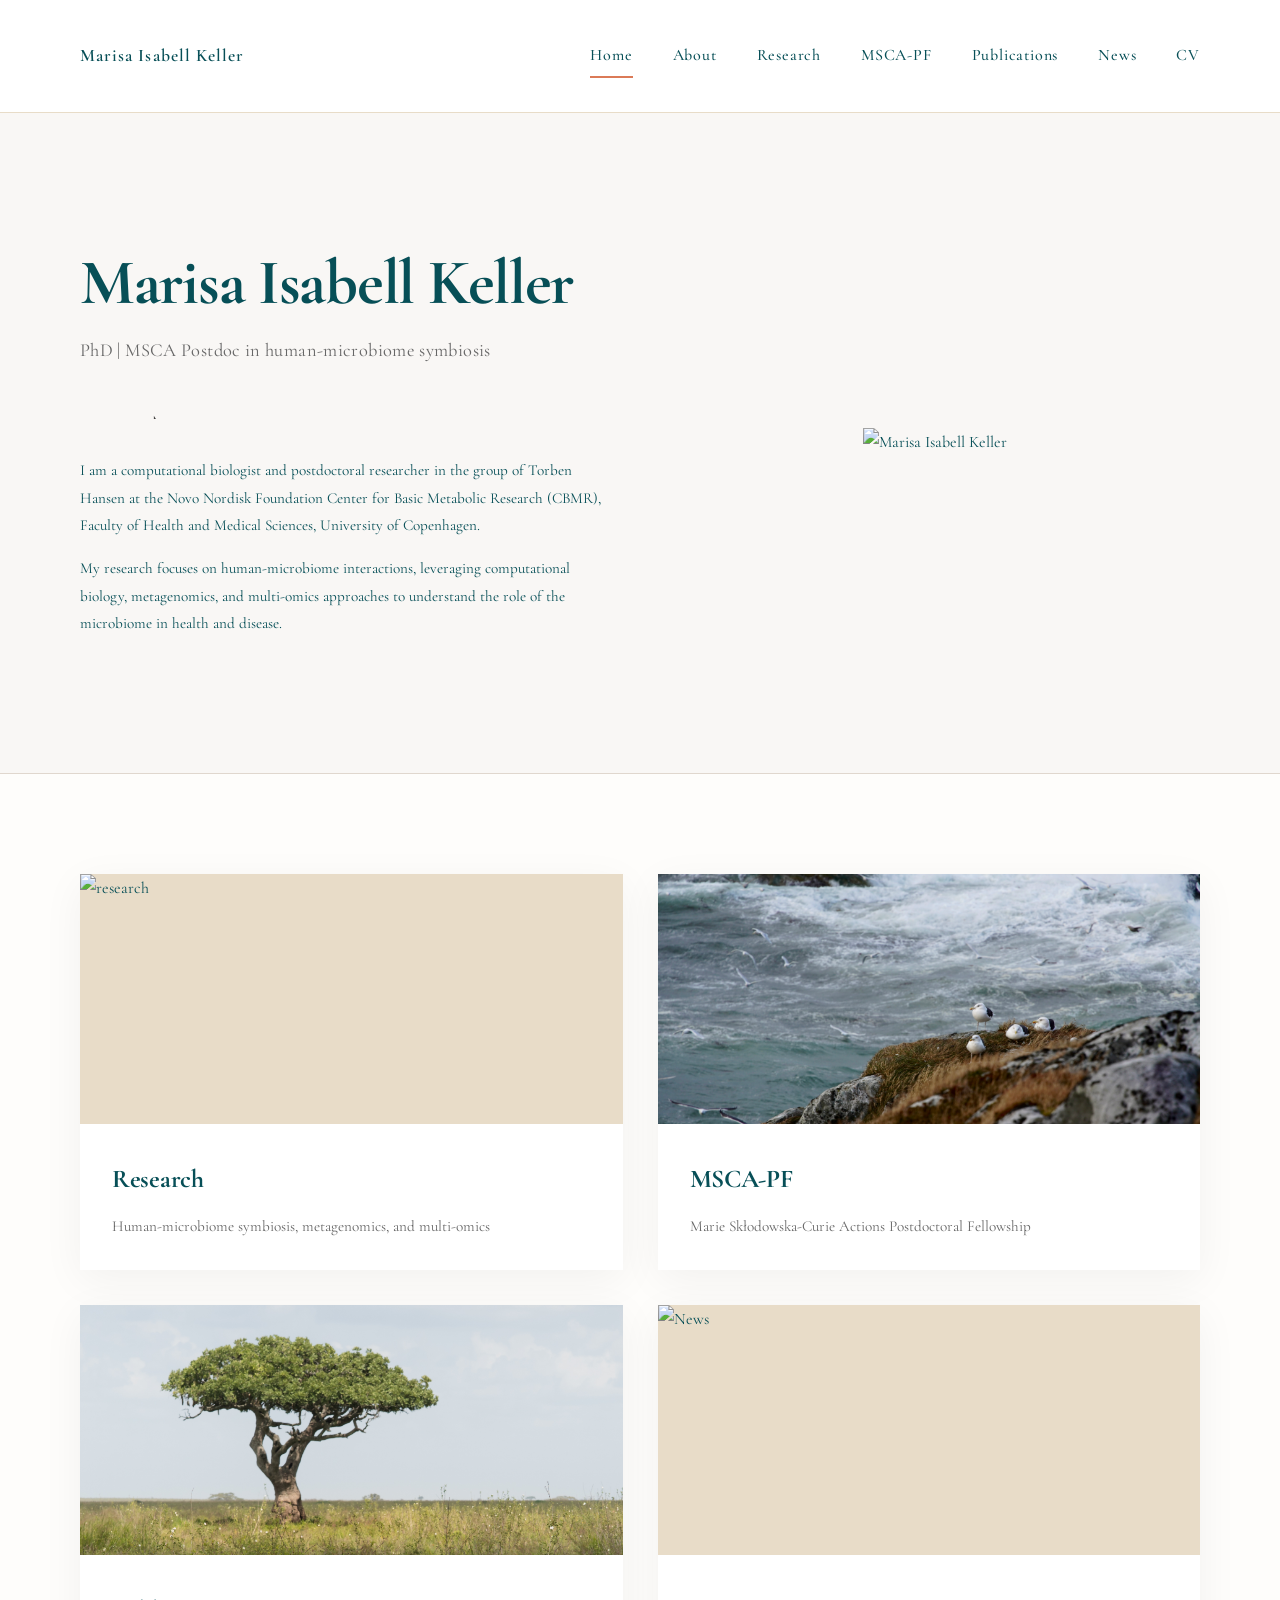
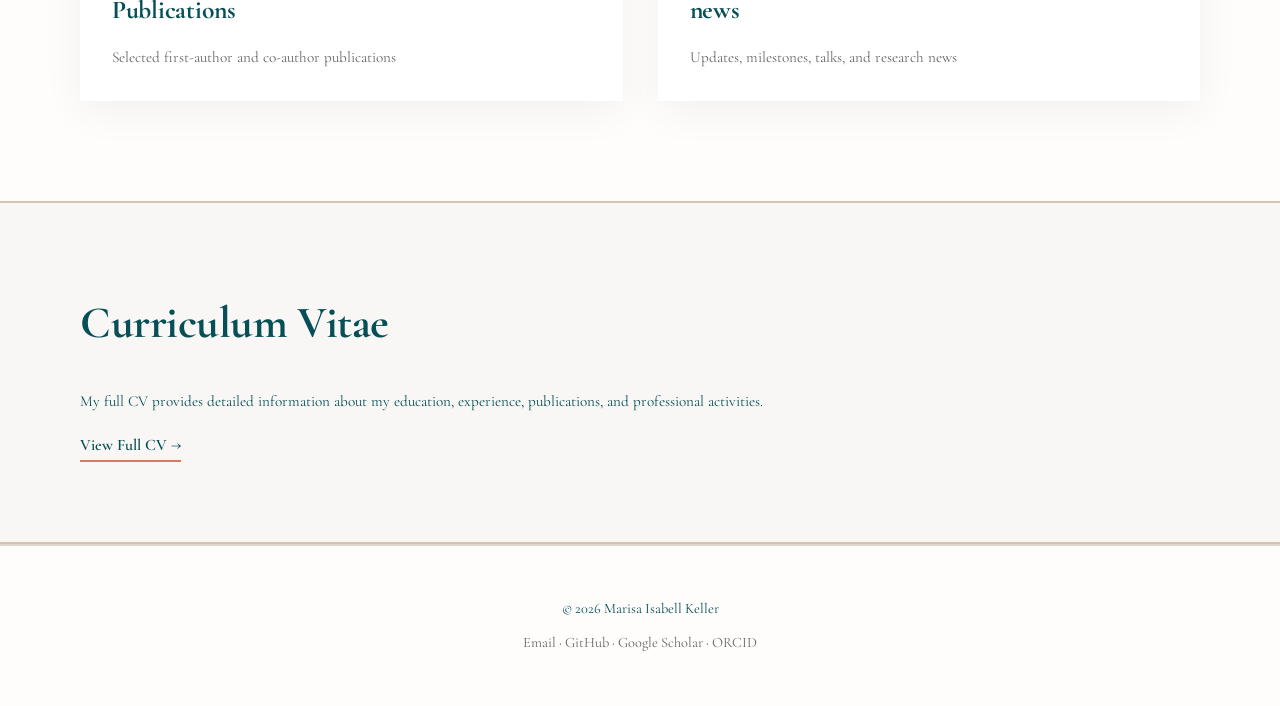
==== commit f4990615: "Update index.html" ====
--- a/index.html
+++ b/index.html
@@ -71,13 +71,12 @@
 
     <!-- Section Cards Grid (2x2) -->
     <section class="card-grid-section">
-      <h2 style="text-align: center; margin-bottom: 80px;">Explore My Work</h2>
       
       <div class="card-grid">
         <!-- Research Card -->
         <a href="research.html" class="section-card">
           <div class="card-image">
-            <img src="assets/img/DSC07858.JPG" alt="Research">
+            <img src="assets/img/DSC07858.JPG" alt="research">
           </div>
           <div class="card-content">
             <h3>Research</h3>
@@ -99,7 +98,7 @@
         <!-- Publications Card -->
         <a href="publications.html" class="section-card">
           <div class="card-image">
-            <img src="assets/img/IMG_0061.JPG" alt="Publications">
+            <img src="assets/img/IMG_0061.JPG" alt="publications">
           </div>
           <div class="card-content">
             <h3>Publications</h3>
@@ -113,7 +112,7 @@
             <img src="assets/img/IMG_0040.JPG" alt="News">
           </div>
           <div class="card-content">
-            <h3>News</h3>
+            <h3>news</h3>
             <p>Updates, milestones, talks, and research news</p>
           </div>
         </a>
--- a/style.css
+++ b/style.css
@@ -145,6 +145,33 @@
 /* ============================================
    HERO SECTION
    ============================================ */
+
+.hero-icons {
+  display: flex;
+  gap: 18px;
+  margin: 20px 0 36px 0;
+  align-items: center;
+}
+
+.hero-icons a {
+  display: inline-flex;
+}
+
+.hero-icons img,
+.hero-icons svg {
+  width: 14px;
+  height: 14px;
+  opacity: 0.75;
+  transition: opacity 0.3s ease, transform 0.3s ease;
+}
+
+.hero-icons a:hover img,
+
+.hero-icons a:hover svg {
+  opacity: 1;
+  transform: translateY(-1px);
+}
+
 .hero-section {
   display: grid;
   grid-template-columns: 1fr 1fr;
@@ -484,6 +511,11 @@
     height: 400px;
   }
 
+.hero-icons img,
+   .hero-icons svg {  
+      width: 14px;  
+      height: 14px;
+   }
   .hero-text h1 {
     font-size: 3.2rem;
   }
